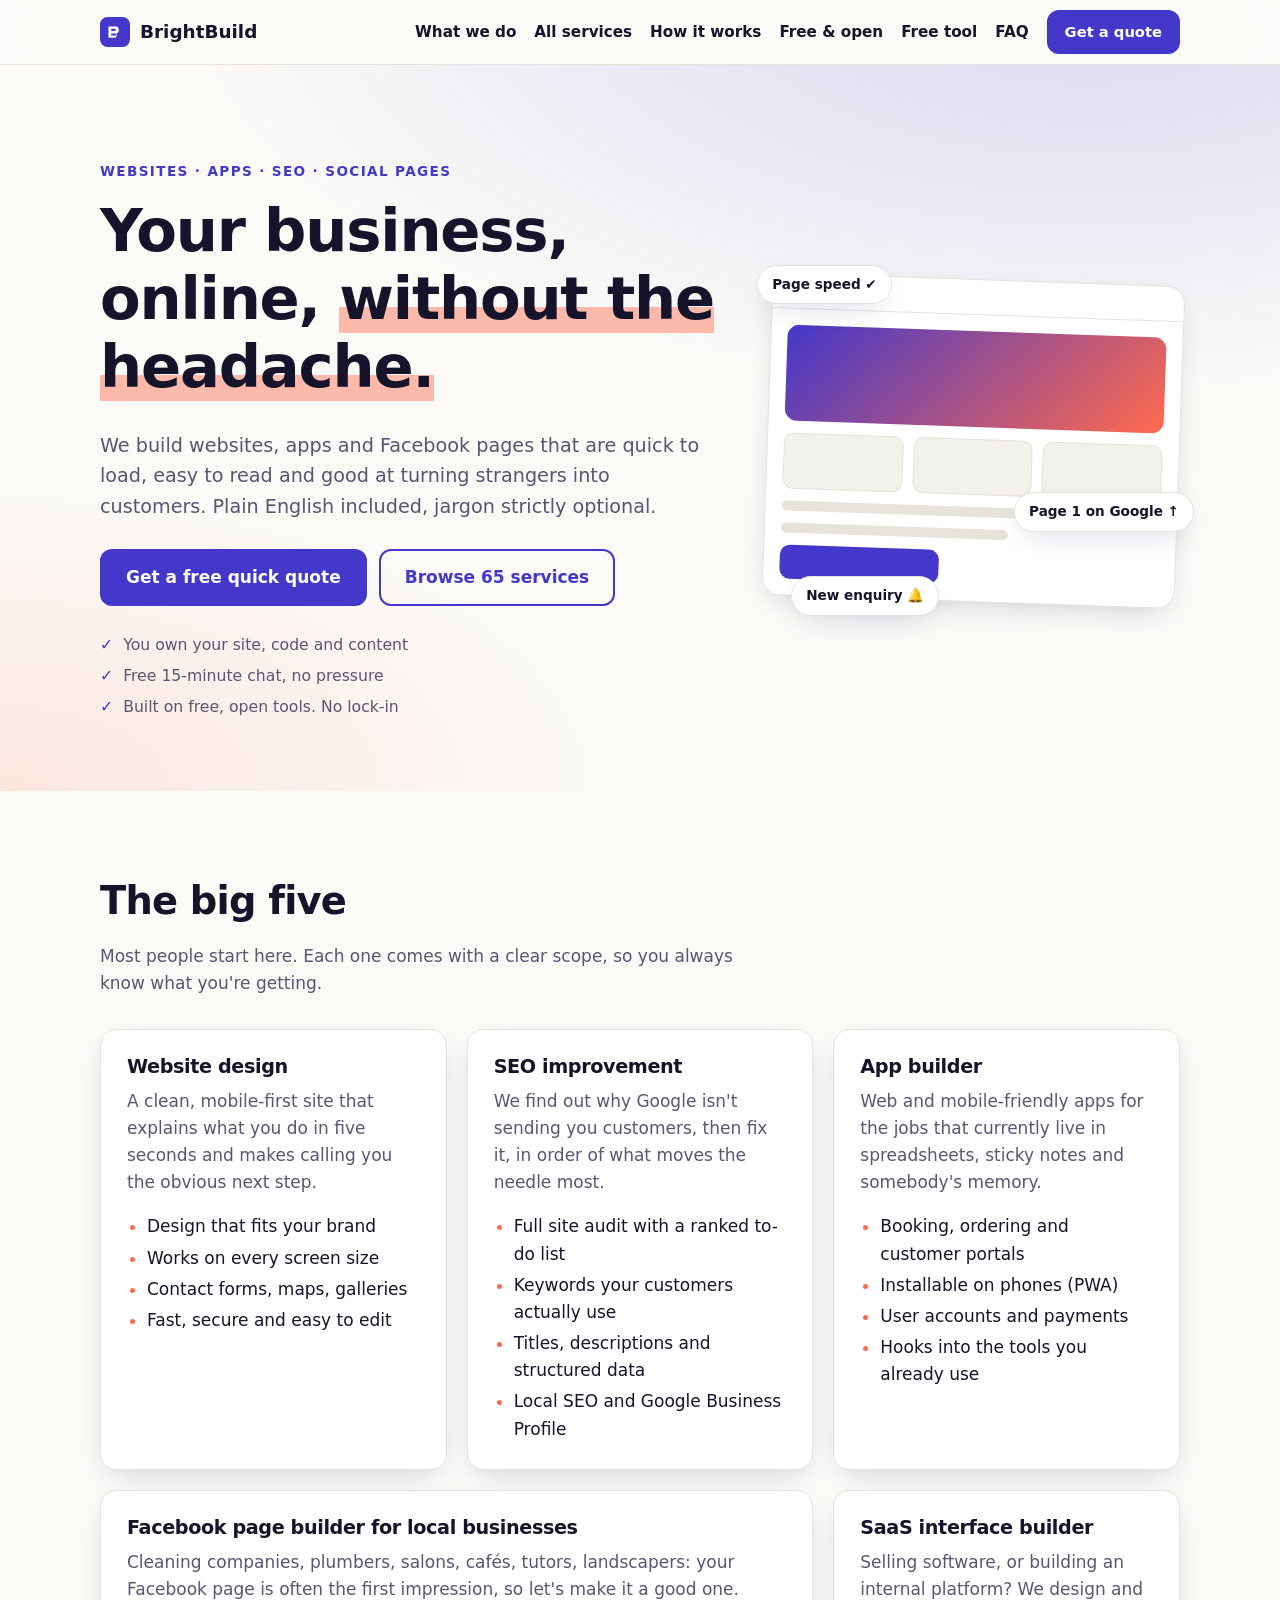
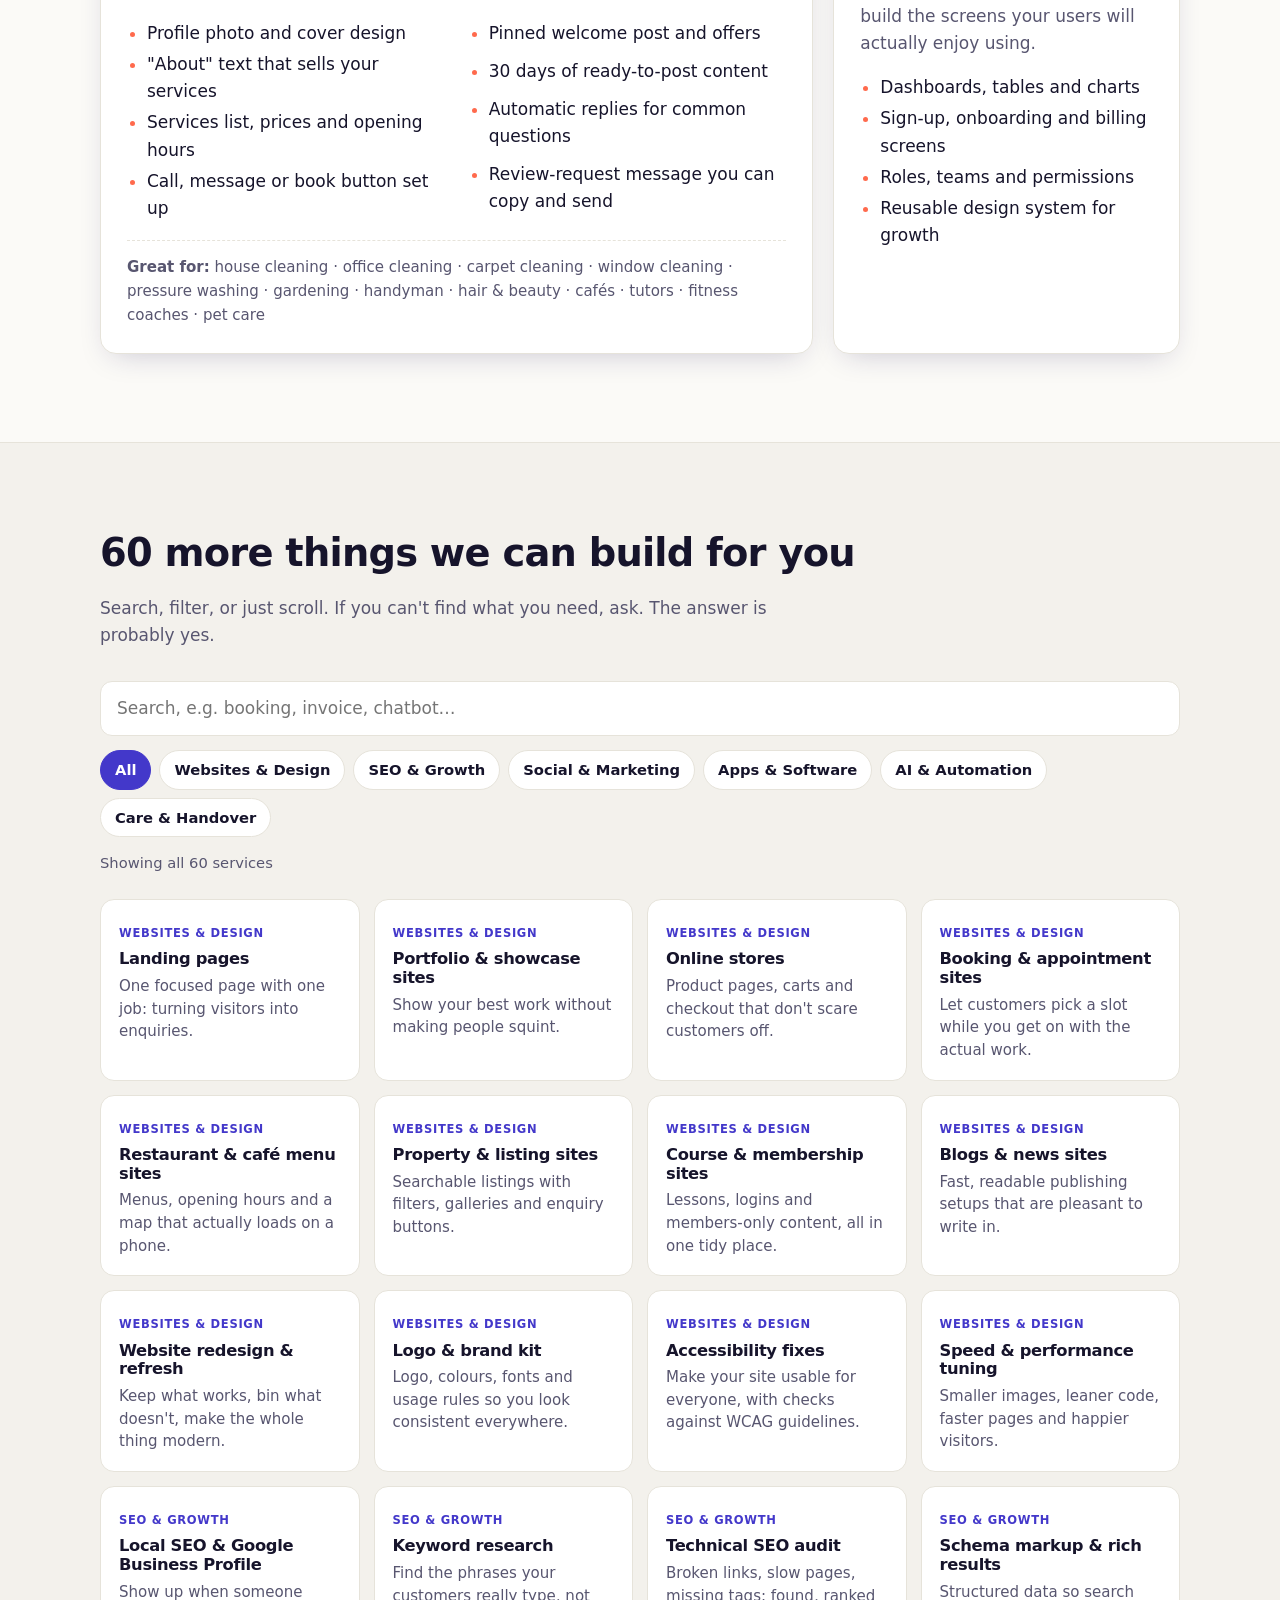
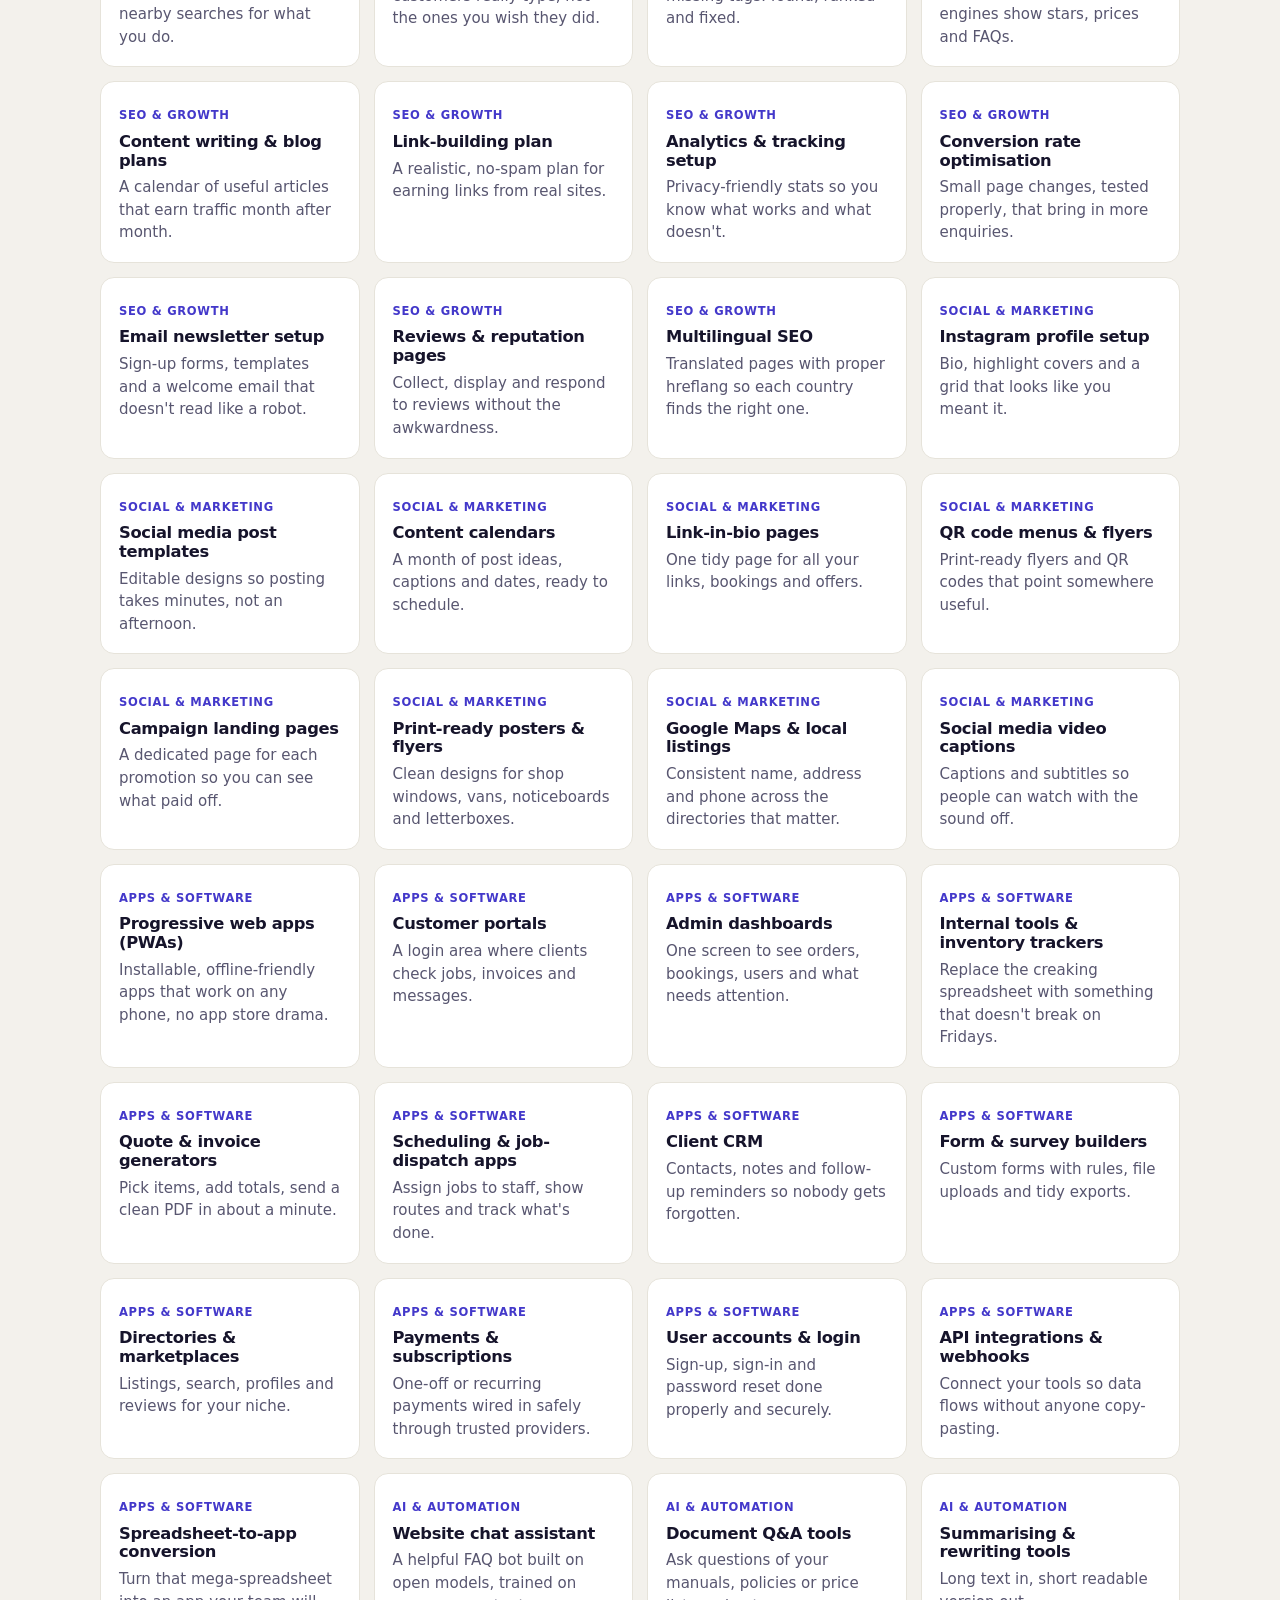
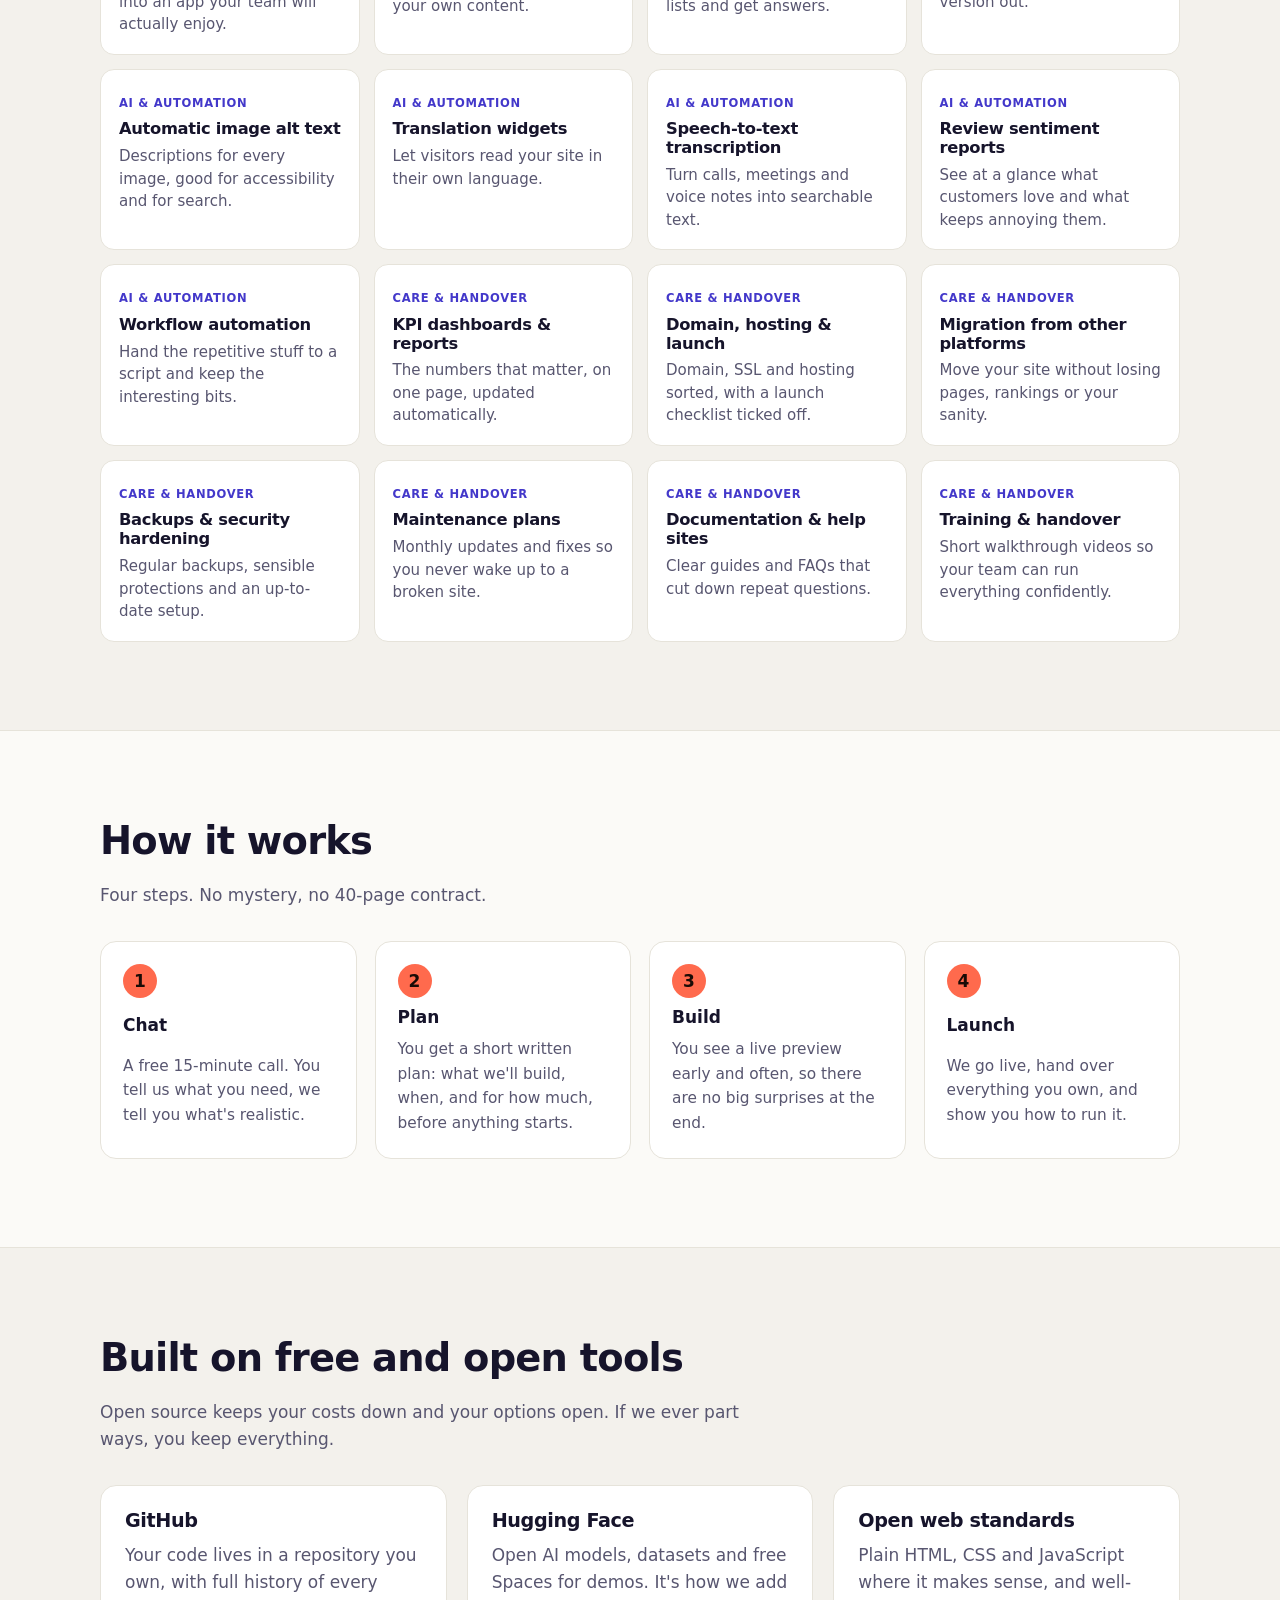
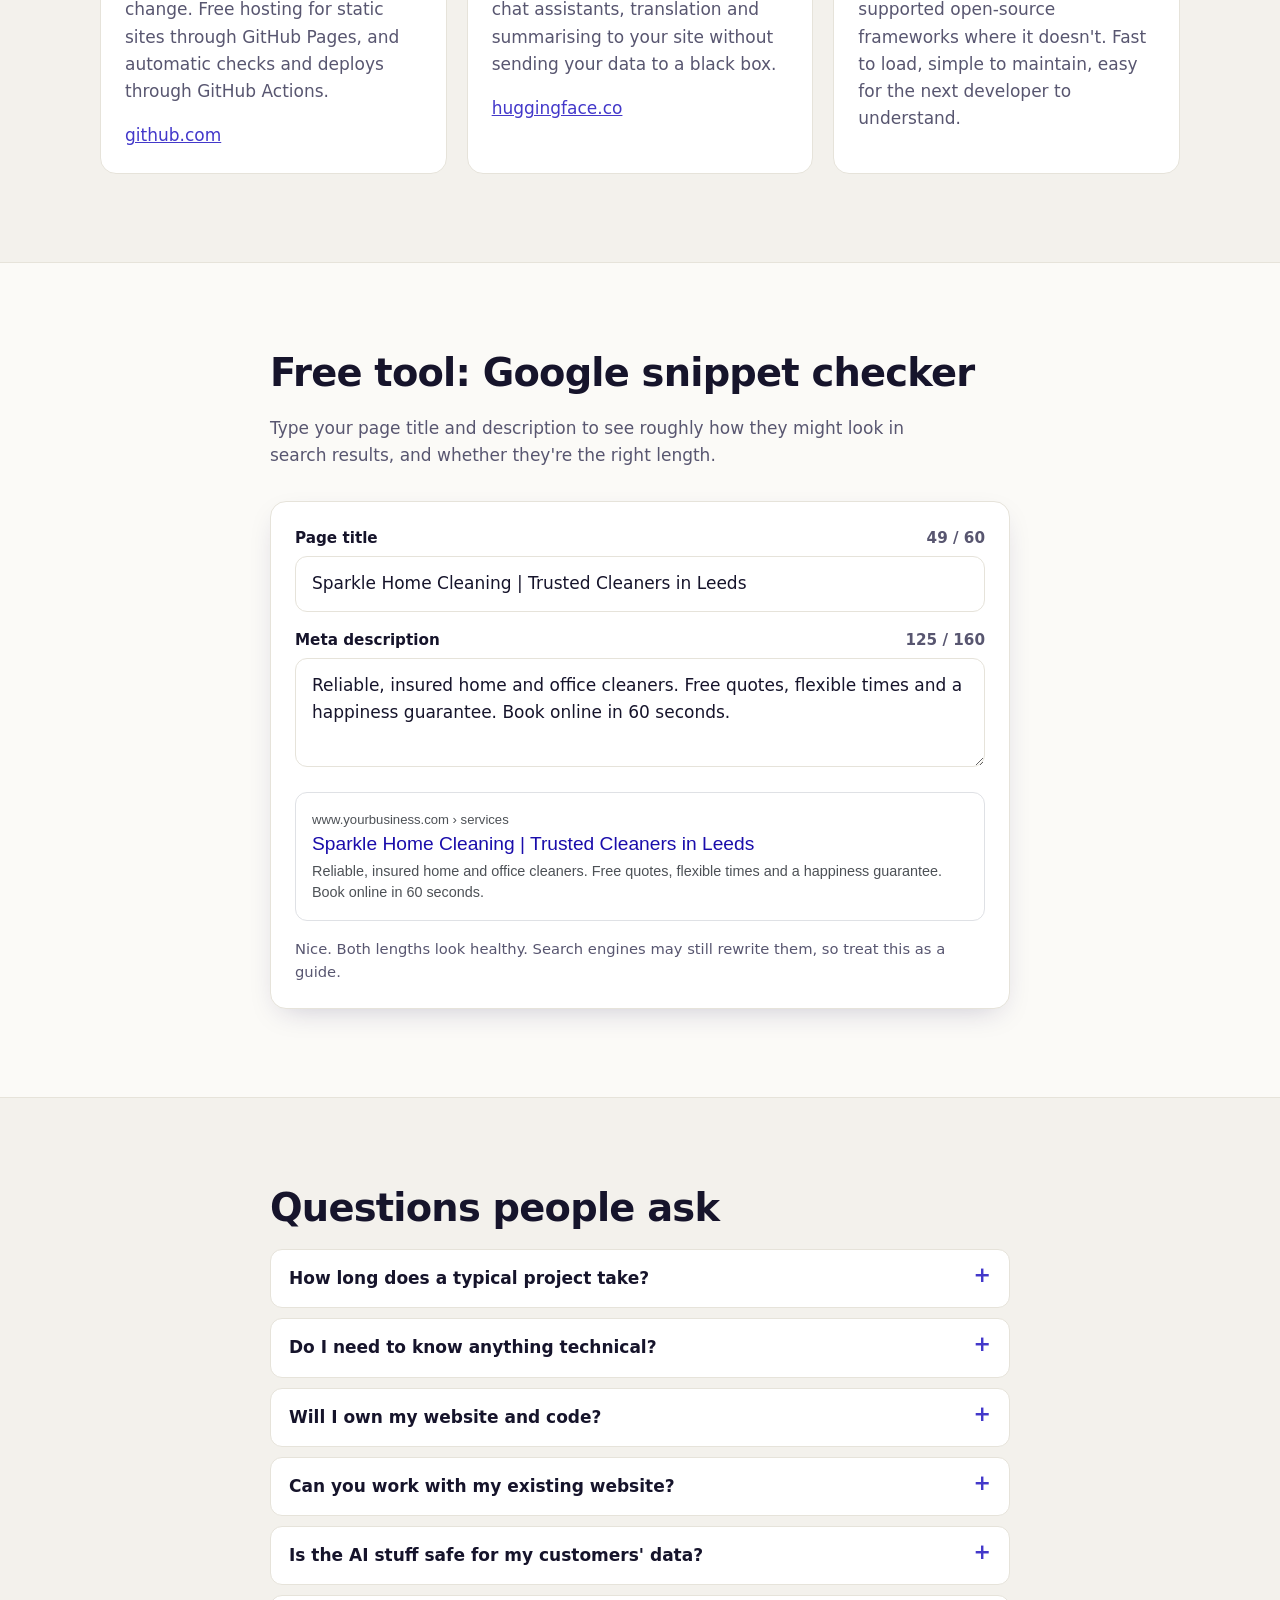
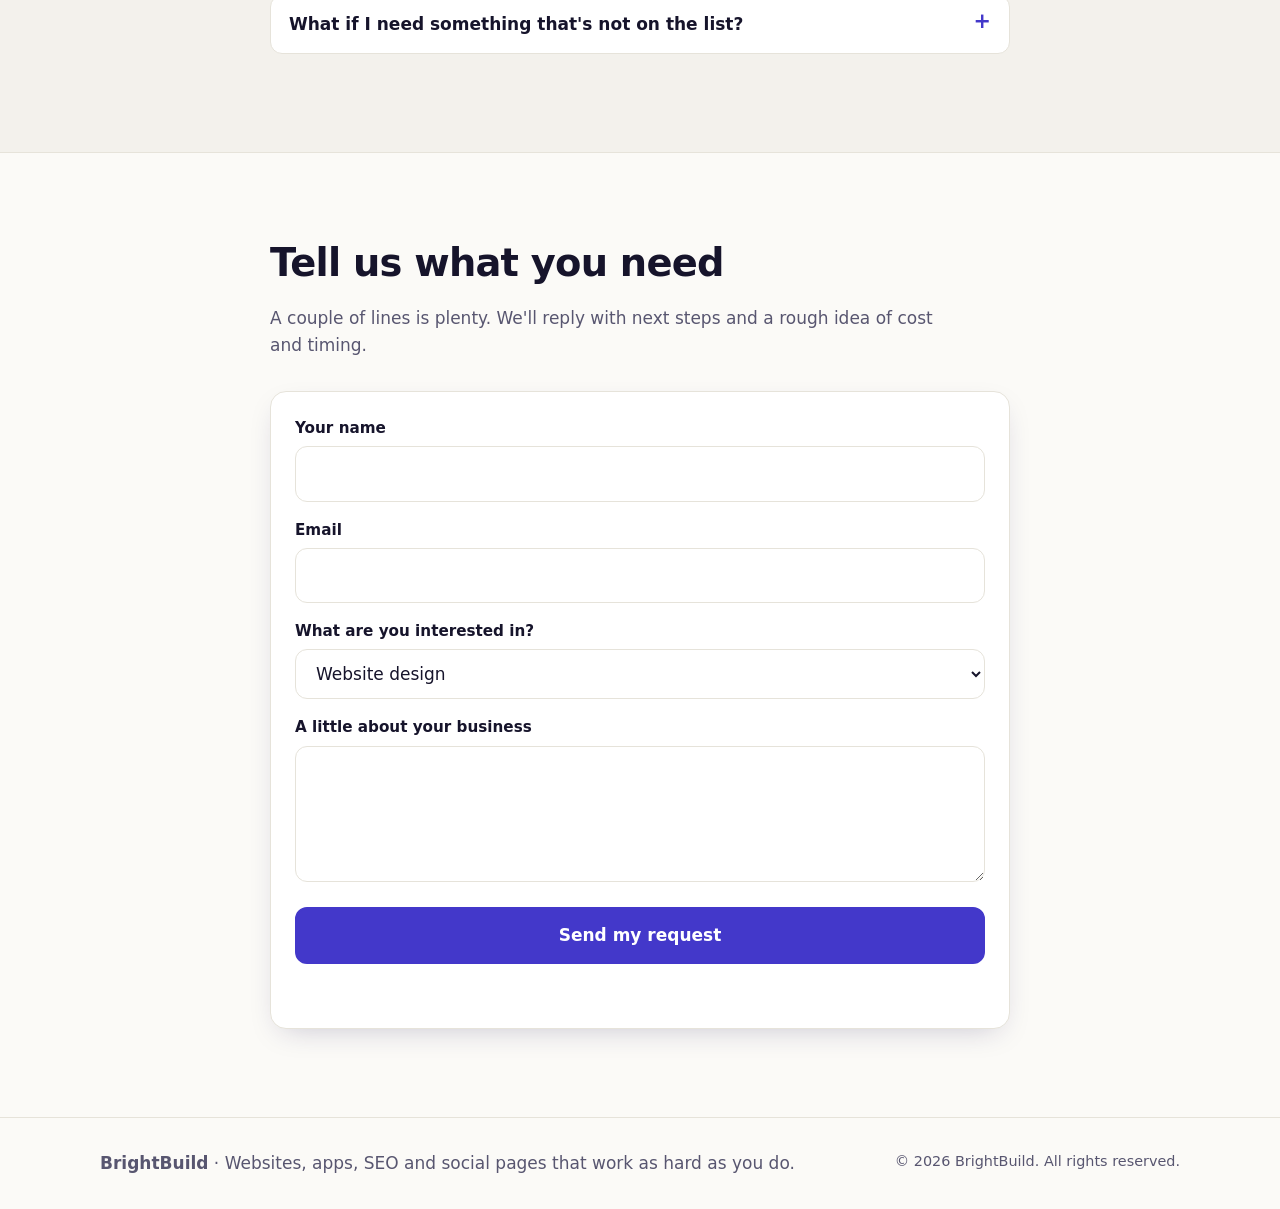
==== site/index.html @ 1ef24dce "Add services website (site/) with 65 services and free deploy options Static, dependency-free site: " ====
<!doctype html>
<html lang="en">
<head>
<meta charset="utf-8">
<meta name="viewport" content="width=device-width, initial-scale=1">
<title>BrightBuild | Websites, Apps, SEO &amp; Facebook Pages for Your Business</title>
<meta name="description" content="Website design, SEO, custom apps, Facebook pages for local businesses and SaaS interfaces, plus 60 more services. Clear, fast and built to bring in customers.">
<meta name="theme-color" content="#4338ca">
<meta property="og:type" content="website">
<meta property="og:title" content="BrightBuild | Websites, Apps, SEO &amp; Facebook Pages">
<meta property="og:description" content="Your business, online, without the headache. Websites, apps, SEO and social pages built to bring in customers.">
<link rel="icon" href="favicon.svg" type="image/svg+xml">
<link rel="stylesheet" href="styles.css">
<script type="application/ld+json">
{
  "@context": "https://schema.org",
  "@type": "ProfessionalService",
  "name": "BrightBuild",
  "description": "Website design, SEO, app building, Facebook page setup for local businesses and SaaS interface design.",
  "makesOffer": [
    { "@type": "Offer", "itemOffered": { "@type": "Service", "name": "Website design" } },
    { "@type": "Offer", "itemOffered": { "@type": "Service", "name": "SEO improvement" } },
    { "@type": "Offer", "itemOffered": { "@type": "Service", "name": "App building" } },
    { "@type": "Offer", "itemOffered": { "@type": "Service", "name": "Facebook page building for local businesses" } },
    { "@type": "Offer", "itemOffered": { "@type": "Service", "name": "SaaS interface design" } }
  ]
}
</script>
</head>
<body>
<a class="skip" href="#main">Skip to content</a>

<header class="site-header">
  <div class="wrap bar">
    <a class="brand" href="#top" aria-label="BrightBuild home">
      <svg viewBox="0 0 32 32" width="30" height="30" aria-hidden="true"><rect width="32" height="32" rx="8" fill="currentColor"/><path d="M9 22V10h7a4 4 0 0 1 1.6 7.7A4.2 4.2 0 0 1 16.5 22H9Zm3-9.6v2.6h3.6a1.3 1.3 0 0 0 0-2.6H12Zm0 5.2v2.2h4.2a1.1 1.1 0 0 0 0-2.2H12Z" fill="var(--brand-ink)"/></svg>
      <span>BrightBuild</span>
    </a>
    <button class="menu-btn" aria-expanded="false" aria-controls="nav">Menu</button>
    <nav id="nav" aria-label="Main">
      <a href="#core">What we do</a>
      <a href="#all-services">All services</a>
      <a href="#process">How it works</a>
      <a href="#open">Free &amp; open</a>
      <a href="#tool">Free tool</a>
      <a href="#faq">FAQ</a>
      <a class="btn btn-small" href="#contact">Get a quote</a>
    </nav>
  </div>
</header>

<main id="main">
<section class="hero" id="top">
  <div class="wrap hero-grid">
    <div>
      <p class="eyebrow">Websites · Apps · SEO · Social pages</p>
      <h1>Your business, online, <span class="hl">without the headache.</span></h1>
      <p class="lead">We build websites, apps and Facebook pages that are quick to load, easy to read and good at turning strangers into customers. Plain English included, jargon strictly optional.</p>
      <div class="cta-row">
        <a class="btn" href="#contact">Get a free quick quote</a>
        <a class="btn btn-ghost" href="#all-services">Browse 65 services</a>
      </div>
      <ul class="ticks" aria-label="Promises">
        <li>You own your site, code and content</li>
        <li>Free 15-minute chat, no pressure</li>
        <li>Built on free, open tools. No lock-in</li>
      </ul>
    </div>
    <div class="hero-card" aria-hidden="true">
      <div class="mock">
        <div class="mock-top"><i></i><i></i><i></i></div>
        <div class="mock-body">
          <div class="m-hero"></div>
          <div class="m-row"><span></span><span></span><span></span></div>
          <div class="m-line w80"></div>
          <div class="m-line w60"></div>
          <div class="m-btn"></div>
        </div>
      </div>
      <div class="chip c1">Page speed ✔</div>
      <div class="chip c2">Page 1 on Google ↑</div>
      <div class="chip c3">New enquiry 🔔</div>
    </div>
  </div>
</section>

<section class="section" id="core">
  <div class="wrap">
    <h2>The big five</h2>
    <p class="sub">Most people start here. Each one comes with a clear scope, so you always know what you're getting.</p>
    <div class="core-grid">
      <article class="core">
        <h3>Website design</h3>
        <p>A clean, mobile-first site that explains what you do in five seconds and makes calling you the obvious next step.</p>
        <ul>
          <li>Design that fits your brand</li>
          <li>Works on every screen size</li>
          <li>Contact forms, maps, galleries</li>
          <li>Fast, secure and easy to edit</li>
        </ul>
      </article>
      <article class="core">
        <h3>SEO improvement</h3>
        <p>We find out why Google isn't sending you customers, then fix it, in order of what moves the needle most.</p>
        <ul>
          <li>Full site audit with a ranked to-do list</li>
          <li>Keywords your customers actually use</li>
          <li>Titles, descriptions and structured data</li>
          <li>Local SEO and Google Business Profile</li>
        </ul>
      </article>
      <article class="core">
        <h3>App builder</h3>
        <p>Web and mobile-friendly apps for the jobs that currently live in spreadsheets, sticky notes and somebody's memory.</p>
        <ul>
          <li>Booking, ordering and customer portals</li>
          <li>Installable on phones (PWA)</li>
          <li>User accounts and payments</li>
          <li>Hooks into the tools you already use</li>
        </ul>
      </article>
      <article class="core core-wide" id="facebook">
        <h3>Facebook page builder for local businesses</h3>
        <p>Cleaning companies, plumbers, salons, cafés, tutors, landscapers: your Facebook page is often the first impression, so let's make it a good one.</p>
        <div class="two-col">
          <ul>
            <li>Profile photo and cover design</li>
            <li>"About" text that sells your services</li>
            <li>Services list, prices and opening hours</li>
            <li>Call, message or book button set up</li>
          </ul>
          <ul>
            <li>Pinned welcome post and offers</li>
            <li>30 days of ready-to-post content</li>
            <li>Automatic replies for common questions</li>
            <li>Review-request message you can copy and send</li>
          </ul>
        </div>
        <p class="niches" aria-label="Examples of businesses we build for"><b>Great for:</b> house cleaning · office cleaning · carpet cleaning · window cleaning · pressure washing · gardening · handyman · hair &amp; beauty · cafés · tutors · fitness coaches · pet care</p>
      </article>
      <article class="core">
        <h3>SaaS interface builder</h3>
        <p>Selling software, or building an internal platform? We design and build the screens your users will actually enjoy using.</p>
        <ul>
          <li>Dashboards, tables and charts</li>
          <li>Sign-up, onboarding and billing screens</li>
          <li>Roles, teams and permissions</li>
          <li>Reusable design system for growth</li>
        </ul>
      </article>
    </div>
  </div>
</section>

<section class="section alt" id="all-services">
  <div class="wrap">
    <h2>60 more things we can build for you</h2>
    <p class="sub">Search, filter, or just scroll. If you can't find what you need, ask. The answer is probably yes.</p>
    <div class="finder">
      <label class="visually-hidden" for="q">Search services</label>
      <input id="q" type="search" placeholder="Search, e.g. booking, invoice, chatbot…" autocomplete="off">
      <div class="chips" role="group" aria-label="Filter by category">
        <button class="chip-btn" type="button" data-cat="all" aria-pressed="true">All</button>
        <button class="chip-btn" type="button" data-cat="web" aria-pressed="false">Websites &amp; Design</button>
        <button class="chip-btn" type="button" data-cat="seo" aria-pressed="false">SEO &amp; Growth</button>
        <button class="chip-btn" type="button" data-cat="social" aria-pressed="false">Social &amp; Marketing</button>
        <button class="chip-btn" type="button" data-cat="apps" aria-pressed="false">Apps &amp; Software</button>
        <button class="chip-btn" type="button" data-cat="ai" aria-pressed="false">AI &amp; Automation</button>
        <button class="chip-btn" type="button" data-cat="ops" aria-pressed="false">Care &amp; Handover</button>
      </div>
      <p class="count" id="count" aria-live="polite">Showing all 60 services</p>
    </div>
    <ul class="svc-grid" id="svc-grid">
      <li class="svc" data-cat="web" data-text="landing pages one focused page with one job: turning visitors into enquiries. websites &amp; design"><span class="tag">Websites &amp; Design</span><h3>Landing pages</h3><p>One focused page with one job: turning visitors into enquiries.</p></li>
      <li class="svc" data-cat="web" data-text="portfolio &amp; showcase sites show your best work without making people squint. websites &amp; design"><span class="tag">Websites &amp; Design</span><h3>Portfolio &amp; showcase sites</h3><p>Show your best work without making people squint.</p></li>
      <li class="svc" data-cat="web" data-text="online stores product pages, carts and checkout that don't scare customers off. websites &amp; design"><span class="tag">Websites &amp; Design</span><h3>Online stores</h3><p>Product pages, carts and checkout that don't scare customers off.</p></li>
      <li class="svc" data-cat="web" data-text="booking &amp; appointment sites let customers pick a slot while you get on with the actual work. websites &amp; design"><span class="tag">Websites &amp; Design</span><h3>Booking &amp; appointment sites</h3><p>Let customers pick a slot while you get on with the actual work.</p></li>
      <li class="svc" data-cat="web" data-text="restaurant &amp; café menu sites menus, opening hours and a map that actually loads on a phone. websites &amp; design"><span class="tag">Websites &amp; Design</span><h3>Restaurant &amp; café menu sites</h3><p>Menus, opening hours and a map that actually loads on a phone.</p></li>
      <li class="svc" data-cat="web" data-text="property &amp; listing sites searchable listings with filters, galleries and enquiry buttons. websites &amp; design"><span class="tag">Websites &amp; Design</span><h3>Property &amp; listing sites</h3><p>Searchable listings with filters, galleries and enquiry buttons.</p></li>
      <li class="svc" data-cat="web" data-text="course &amp; membership sites lessons, logins and members-only content, all in one tidy place. websites &amp; design"><span class="tag">Websites &amp; Design</span><h3>Course &amp; membership sites</h3><p>Lessons, logins and members-only content, all in one tidy place.</p></li>
      <li class="svc" data-cat="web" data-text="blogs &amp; news sites fast, readable publishing setups that are pleasant to write in. websites &amp; design"><span class="tag">Websites &amp; Design</span><h3>Blogs &amp; news sites</h3><p>Fast, readable publishing setups that are pleasant to write in.</p></li>
      <li class="svc" data-cat="web" data-text="website redesign &amp; refresh keep what works, bin what doesn't, make the whole thing modern. websites &amp; design"><span class="tag">Websites &amp; Design</span><h3>Website redesign &amp; refresh</h3><p>Keep what works, bin what doesn't, make the whole thing modern.</p></li>
      <li class="svc" data-cat="web" data-text="logo &amp; brand kit logo, colours, fonts and usage rules so you look consistent everywhere. websites &amp; design"><span class="tag">Websites &amp; Design</span><h3>Logo &amp; brand kit</h3><p>Logo, colours, fonts and usage rules so you look consistent everywhere.</p></li>
      <li class="svc" data-cat="web" data-text="accessibility fixes make your site usable for everyone, with checks against wcag guidelines. websites &amp; design"><span class="tag">Websites &amp; Design</span><h3>Accessibility fixes</h3><p>Make your site usable for everyone, with checks against WCAG guidelines.</p></li>
      <li class="svc" data-cat="web" data-text="speed &amp; performance tuning smaller images, leaner code, faster pages and happier visitors. websites &amp; design"><span class="tag">Websites &amp; Design</span><h3>Speed &amp; performance tuning</h3><p>Smaller images, leaner code, faster pages and happier visitors.</p></li>
      <li class="svc" data-cat="seo" data-text="local seo &amp; google business profile show up when someone nearby searches for what you do. seo &amp; growth"><span class="tag">SEO &amp; Growth</span><h3>Local SEO &amp; Google Business Profile</h3><p>Show up when someone nearby searches for what you do.</p></li>
      <li class="svc" data-cat="seo" data-text="keyword research find the phrases your customers really type, not the ones you wish they did. seo &amp; growth"><span class="tag">SEO &amp; Growth</span><h3>Keyword research</h3><p>Find the phrases your customers really type, not the ones you wish they did.</p></li>
      <li class="svc" data-cat="seo" data-text="technical seo audit broken links, slow pages, missing tags: found, ranked and fixed. seo &amp; growth"><span class="tag">SEO &amp; Growth</span><h3>Technical SEO audit</h3><p>Broken links, slow pages, missing tags: found, ranked and fixed.</p></li>
      <li class="svc" data-cat="seo" data-text="schema markup &amp; rich results structured data so search engines show stars, prices and faqs. seo &amp; growth"><span class="tag">SEO &amp; Growth</span><h3>Schema markup &amp; rich results</h3><p>Structured data so search engines show stars, prices and FAQs.</p></li>
      <li class="svc" data-cat="seo" data-text="content writing &amp; blog plans a calendar of useful articles that earn traffic month after month. seo &amp; growth"><span class="tag">SEO &amp; Growth</span><h3>Content writing &amp; blog plans</h3><p>A calendar of useful articles that earn traffic month after month.</p></li>
      <li class="svc" data-cat="seo" data-text="link-building plan a realistic, no-spam plan for earning links from real sites. seo &amp; growth"><span class="tag">SEO &amp; Growth</span><h3>Link-building plan</h3><p>A realistic, no-spam plan for earning links from real sites.</p></li>
      <li class="svc" data-cat="seo" data-text="analytics &amp; tracking setup privacy-friendly stats so you know what works and what doesn't. seo &amp; growth"><span class="tag">SEO &amp; Growth</span><h3>Analytics &amp; tracking setup</h3><p>Privacy-friendly stats so you know what works and what doesn't.</p></li>
      <li class="svc" data-cat="seo" data-text="conversion rate optimisation small page changes, tested properly, that bring in more enquiries. seo &amp; growth"><span class="tag">SEO &amp; Growth</span><h3>Conversion rate optimisation</h3><p>Small page changes, tested properly, that bring in more enquiries.</p></li>
      <li class="svc" data-cat="seo" data-text="email newsletter setup sign-up forms, templates and a welcome email that doesn't read like a robot. seo &amp; growth"><span class="tag">SEO &amp; Growth</span><h3>Email newsletter setup</h3><p>Sign-up forms, templates and a welcome email that doesn't read like a robot.</p></li>
      <li class="svc" data-cat="seo" data-text="reviews &amp; reputation pages collect, display and respond to reviews without the awkwardness. seo &amp; growth"><span class="tag">SEO &amp; Growth</span><h3>Reviews &amp; reputation pages</h3><p>Collect, display and respond to reviews without the awkwardness.</p></li>
      <li class="svc" data-cat="seo" data-text="multilingual seo translated pages with proper hreflang so each country finds the right one. seo &amp; growth"><span class="tag">SEO &amp; Growth</span><h3>Multilingual SEO</h3><p>Translated pages with proper hreflang so each country finds the right one.</p></li>
      <li class="svc" data-cat="social" data-text="instagram profile setup bio, highlight covers and a grid that looks like you meant it. social &amp; marketing"><span class="tag">Social &amp; Marketing</span><h3>Instagram profile setup</h3><p>Bio, highlight covers and a grid that looks like you meant it.</p></li>
      <li class="svc" data-cat="social" data-text="social media post templates editable designs so posting takes minutes, not an afternoon. social &amp; marketing"><span class="tag">Social &amp; Marketing</span><h3>Social media post templates</h3><p>Editable designs so posting takes minutes, not an afternoon.</p></li>
      <li class="svc" data-cat="social" data-text="content calendars a month of post ideas, captions and dates, ready to schedule. social &amp; marketing"><span class="tag">Social &amp; Marketing</span><h3>Content calendars</h3><p>A month of post ideas, captions and dates, ready to schedule.</p></li>
      <li class="svc" data-cat="social" data-text="link-in-bio pages one tidy page for all your links, bookings and offers. social &amp; marketing"><span class="tag">Social &amp; Marketing</span><h3>Link-in-bio pages</h3><p>One tidy page for all your links, bookings and offers.</p></li>
      <li class="svc" data-cat="social" data-text="qr code menus &amp; flyers print-ready flyers and qr codes that point somewhere useful. social &amp; marketing"><span class="tag">Social &amp; Marketing</span><h3>QR code menus &amp; flyers</h3><p>Print-ready flyers and QR codes that point somewhere useful.</p></li>
      <li class="svc" data-cat="social" data-text="campaign landing pages a dedicated page for each promotion so you can see what paid off. social &amp; marketing"><span class="tag">Social &amp; Marketing</span><h3>Campaign landing pages</h3><p>A dedicated page for each promotion so you can see what paid off.</p></li>
      <li class="svc" data-cat="social" data-text="print-ready posters &amp; flyers clean designs for shop windows, vans, noticeboards and letterboxes. social &amp; marketing"><span class="tag">Social &amp; Marketing</span><h3>Print-ready posters &amp; flyers</h3><p>Clean designs for shop windows, vans, noticeboards and letterboxes.</p></li>
      <li class="svc" data-cat="social" data-text="google maps &amp; local listings consistent name, address and phone across the directories that matter. social &amp; marketing"><span class="tag">Social &amp; Marketing</span><h3>Google Maps &amp; local listings</h3><p>Consistent name, address and phone across the directories that matter.</p></li>
      <li class="svc" data-cat="social" data-text="social media video captions captions and subtitles so people can watch with the sound off. social &amp; marketing"><span class="tag">Social &amp; Marketing</span><h3>Social media video captions</h3><p>Captions and subtitles so people can watch with the sound off.</p></li>
      <li class="svc" data-cat="apps" data-text="progressive web apps (pwas) installable, offline-friendly apps that work on any phone, no app store drama. apps &amp; software"><span class="tag">Apps &amp; Software</span><h3>Progressive web apps (PWAs)</h3><p>Installable, offline-friendly apps that work on any phone, no app store drama.</p></li>
      <li class="svc" data-cat="apps" data-text="customer portals a login area where clients check jobs, invoices and messages. apps &amp; software"><span class="tag">Apps &amp; Software</span><h3>Customer portals</h3><p>A login area where clients check jobs, invoices and messages.</p></li>
      <li class="svc" data-cat="apps" data-text="admin dashboards one screen to see orders, bookings, users and what needs attention. apps &amp; software"><span class="tag">Apps &amp; Software</span><h3>Admin dashboards</h3><p>One screen to see orders, bookings, users and what needs attention.</p></li>
      <li class="svc" data-cat="apps" data-text="internal tools &amp; inventory trackers replace the creaking spreadsheet with something that doesn't break on fridays. apps &amp; software"><span class="tag">Apps &amp; Software</span><h3>Internal tools &amp; inventory trackers</h3><p>Replace the creaking spreadsheet with something that doesn't break on Fridays.</p></li>
      <li class="svc" data-cat="apps" data-text="quote &amp; invoice generators pick items, add totals, send a clean pdf in about a minute. apps &amp; software"><span class="tag">Apps &amp; Software</span><h3>Quote &amp; invoice generators</h3><p>Pick items, add totals, send a clean PDF in about a minute.</p></li>
      <li class="svc" data-cat="apps" data-text="scheduling &amp; job-dispatch apps assign jobs to staff, show routes and track what's done. apps &amp; software"><span class="tag">Apps &amp; Software</span><h3>Scheduling &amp; job-dispatch apps</h3><p>Assign jobs to staff, show routes and track what's done.</p></li>
      <li class="svc" data-cat="apps" data-text="client crm contacts, notes and follow-up reminders so nobody gets forgotten. apps &amp; software"><span class="tag">Apps &amp; Software</span><h3>Client CRM</h3><p>Contacts, notes and follow-up reminders so nobody gets forgotten.</p></li>
      <li class="svc" data-cat="apps" data-text="form &amp; survey builders custom forms with rules, file uploads and tidy exports. apps &amp; software"><span class="tag">Apps &amp; Software</span><h3>Form &amp; survey builders</h3><p>Custom forms with rules, file uploads and tidy exports.</p></li>
      <li class="svc" data-cat="apps" data-text="directories &amp; marketplaces listings, search, profiles and reviews for your niche. apps &amp; software"><span class="tag">Apps &amp; Software</span><h3>Directories &amp; marketplaces</h3><p>Listings, search, profiles and reviews for your niche.</p></li>
      <li class="svc" data-cat="apps" data-text="payments &amp; subscriptions one-off or recurring payments wired in safely through trusted providers. apps &amp; software"><span class="tag">Apps &amp; Software</span><h3>Payments &amp; subscriptions</h3><p>One-off or recurring payments wired in safely through trusted providers.</p></li>
      <li class="svc" data-cat="apps" data-text="user accounts &amp; login sign-up, sign-in and password reset done properly and securely. apps &amp; software"><span class="tag">Apps &amp; Software</span><h3>User accounts &amp; login</h3><p>Sign-up, sign-in and password reset done properly and securely.</p></li>
      <li class="svc" data-cat="apps" data-text="api integrations &amp; webhooks connect your tools so data flows without anyone copy-pasting. apps &amp; software"><span class="tag">Apps &amp; Software</span><h3>API integrations &amp; webhooks</h3><p>Connect your tools so data flows without anyone copy-pasting.</p></li>
      <li class="svc" data-cat="apps" data-text="spreadsheet-to-app conversion turn that mega-spreadsheet into an app your team will actually enjoy. apps &amp; software"><span class="tag">Apps &amp; Software</span><h3>Spreadsheet-to-app conversion</h3><p>Turn that mega-spreadsheet into an app your team will actually enjoy.</p></li>
      <li class="svc" data-cat="ai" data-text="website chat assistant a helpful faq bot built on open models, trained on your own content. ai &amp; automation"><span class="tag">AI &amp; Automation</span><h3>Website chat assistant</h3><p>A helpful FAQ bot built on open models, trained on your own content.</p></li>
      <li class="svc" data-cat="ai" data-text="document q&amp;a tools ask questions of your manuals, policies or price lists and get answers. ai &amp; automation"><span class="tag">AI &amp; Automation</span><h3>Document Q&amp;A tools</h3><p>Ask questions of your manuals, policies or price lists and get answers.</p></li>
      <li class="svc" data-cat="ai" data-text="summarising &amp; rewriting tools long text in, short readable version out. ai &amp; automation"><span class="tag">AI &amp; Automation</span><h3>Summarising &amp; rewriting tools</h3><p>Long text in, short readable version out.</p></li>
      <li class="svc" data-cat="ai" data-text="automatic image alt text descriptions for every image, good for accessibility and for search. ai &amp; automation"><span class="tag">AI &amp; Automation</span><h3>Automatic image alt text</h3><p>Descriptions for every image, good for accessibility and for search.</p></li>
      <li class="svc" data-cat="ai" data-text="translation widgets let visitors read your site in their own language. ai &amp; automation"><span class="tag">AI &amp; Automation</span><h3>Translation widgets</h3><p>Let visitors read your site in their own language.</p></li>
      <li class="svc" data-cat="ai" data-text="speech-to-text transcription turn calls, meetings and voice notes into searchable text. ai &amp; automation"><span class="tag">AI &amp; Automation</span><h3>Speech-to-text transcription</h3><p>Turn calls, meetings and voice notes into searchable text.</p></li>
      <li class="svc" data-cat="ai" data-text="review sentiment reports see at a glance what customers love and what keeps annoying them. ai &amp; automation"><span class="tag">AI &amp; Automation</span><h3>Review sentiment reports</h3><p>See at a glance what customers love and what keeps annoying them.</p></li>
      <li class="svc" data-cat="ai" data-text="workflow automation hand the repetitive stuff to a script and keep the interesting bits. ai &amp; automation"><span class="tag">AI &amp; Automation</span><h3>Workflow automation</h3><p>Hand the repetitive stuff to a script and keep the interesting bits.</p></li>
      <li class="svc" data-cat="ops" data-text="kpi dashboards &amp; reports the numbers that matter, on one page, updated automatically. care &amp; handover"><span class="tag">Care &amp; Handover</span><h3>KPI dashboards &amp; reports</h3><p>The numbers that matter, on one page, updated automatically.</p></li>
      <li class="svc" data-cat="ops" data-text="domain, hosting &amp; launch domain, ssl and hosting sorted, with a launch checklist ticked off. care &amp; handover"><span class="tag">Care &amp; Handover</span><h3>Domain, hosting &amp; launch</h3><p>Domain, SSL and hosting sorted, with a launch checklist ticked off.</p></li>
      <li class="svc" data-cat="ops" data-text="migration from other platforms move your site without losing pages, rankings or your sanity. care &amp; handover"><span class="tag">Care &amp; Handover</span><h3>Migration from other platforms</h3><p>Move your site without losing pages, rankings or your sanity.</p></li>
      <li class="svc" data-cat="ops" data-text="backups &amp; security hardening regular backups, sensible protections and an up-to-date setup. care &amp; handover"><span class="tag">Care &amp; Handover</span><h3>Backups &amp; security hardening</h3><p>Regular backups, sensible protections and an up-to-date setup.</p></li>
      <li class="svc" data-cat="ops" data-text="maintenance plans monthly updates and fixes so you never wake up to a broken site. care &amp; handover"><span class="tag">Care &amp; Handover</span><h3>Maintenance plans</h3><p>Monthly updates and fixes so you never wake up to a broken site.</p></li>
      <li class="svc" data-cat="ops" data-text="documentation &amp; help sites clear guides and faqs that cut down repeat questions. care &amp; handover"><span class="tag">Care &amp; Handover</span><h3>Documentation &amp; help sites</h3><p>Clear guides and FAQs that cut down repeat questions.</p></li>
      <li class="svc" data-cat="ops" data-text="training &amp; handover short walkthrough videos so your team can run everything confidently. care &amp; handover"><span class="tag">Care &amp; Handover</span><h3>Training &amp; handover</h3><p>Short walkthrough videos so your team can run everything confidently.</p></li>
    </ul>
    <p class="empty" id="empty" hidden>Nothing matched that. <a href="#contact">Tell us what you need</a> and we'll tell you honestly if we can do it.</p>
  </div>
</section>

<section class="section" id="process">
  <div class="wrap">
    <h2>How it works</h2>
    <p class="sub">Four steps. No mystery, no 40-page contract.</p>
    <ol class="steps">
      <li><b>Chat</b><span>A free 15-minute call. You tell us what you need, we tell you what's realistic.</span></li>
      <li><b>Plan</b><span>You get a short written plan: what we'll build, when, and for how much, before anything starts.</span></li>
      <li><b>Build</b><span>You see a live preview early and often, so there are no big surprises at the end.</span></li>
      <li><b>Launch</b><span>We go live, hand over everything you own, and show you how to run it.</span></li>
    </ol>
  </div>
</section>

<section class="section alt" id="open">
  <div class="wrap">
    <h2>Built on free and open tools</h2>
    <p class="sub">Open source keeps your costs down and your options open. If we ever part ways, you keep everything.</p>
    <div class="open-grid">
      <article>
        <h3>GitHub</h3>
        <p>Your code lives in a repository you own, with full history of every change. Free hosting for static sites through GitHub Pages, and automatic checks and deploys through GitHub Actions.</p>
        <a href="https://github.com" rel="noopener">github.com</a>
      </article>
      <article>
        <h3>Hugging Face</h3>
        <p>Open AI models, datasets and free Spaces for demos. It's how we add chat assistants, translation and summarising to your site without sending your data to a black box.</p>
        <a href="https://huggingface.co" rel="noopener">huggingface.co</a>
      </article>
      <article>
        <h3>Open web standards</h3>
        <p>Plain HTML, CSS and JavaScript where it makes sense, and well-supported open-source frameworks where it doesn't. Fast to load, simple to maintain, easy for the next developer to understand.</p>
      </article>
    </div>
  </div>
</section>

<section class="section" id="tool">
  <div class="wrap narrow">
    <h2>Free tool: Google snippet checker</h2>
    <p class="sub">Type your page title and description to see roughly how they might look in search results, and whether they're the right length.</p>
    <div class="tool">
      <div class="field">
        <label for="t-title">Page title <span class="meter" id="m-title">0 / 60</span></label>
        <input id="t-title" type="text" value="Sparkle Home Cleaning | Trusted Cleaners in Leeds" maxlength="120">
      </div>
      <div class="field">
        <label for="t-desc">Meta description <span class="meter" id="m-desc">0 / 160</span></label>
        <textarea id="t-desc" rows="3" maxlength="300">Reliable, insured home and office cleaners. Free quotes, flexible times and a happiness guarantee. Book online in 60 seconds.</textarea>
      </div>
      <div class="serp" aria-label="Search result preview">
        <div class="serp-url">www.yourbusiness.com › services</div>
        <div class="serp-title" id="p-title"></div>
        <div class="serp-desc" id="p-desc"></div>
      </div>
      <p class="hint" id="serp-hint"></p>
    </div>
  </div>
</section>

<section class="section alt" id="faq">
  <div class="wrap narrow">
    <h2>Questions people ask</h2>
    <details><summary>How long does a typical project take?</summary><p>A simple website or Facebook page setup is often done within a couple of weeks. Apps and SaaS interfaces take longer, and we'll give you a realistic timeline in your written plan before you commit.</p></details>
    <details><summary>Do I need to know anything technical?</summary><p>Nope. You tell us about your business, we handle the techy bits and explain things in plain English. When we hand over, you get a short walkthrough so you can make simple changes yourself.</p></details>
    <details><summary>Will I own my website and code?</summary><p>Yes. Everything we build is handed over to you, including the source code, so you're never trapped with us. We'll keep it in a repository in your name.</p></details>
    <details><summary>Can you work with my existing website?</summary><p>Absolutely. We can improve, redesign, speed up or move an existing site, and we'll take care to protect the pages and rankings you already have.</p></details>
    <details><summary>Is the AI stuff safe for my customers' data?</summary><p>We favour open models that can run in a setup you control, we only collect what's needed, and we'll explain clearly where your data goes. If a feature isn't a good fit for your data, we'll say so.</p></details>
    <details><summary>What if I need something that's not on the list?</summary><p>Ask! The list is a starting point, not a boundary. We'll give you an honest answer on whether it's something we can build well.</p></details>
  </div>
</section>

<section class="section" id="contact">
  <div class="wrap narrow">
    <h2>Tell us what you need</h2>
    <p class="sub">A couple of lines is plenty. We'll reply with next steps and a rough idea of cost and timing.</p>
    <form class="form" id="contact-form" novalidate>
      <div class="field">
        <label for="c-name">Your name</label>
        <input id="c-name" name="name" type="text" autocomplete="name" required>
      </div>
      <div class="field">
        <label for="c-email">Email</label>
        <input id="c-email" name="email" type="email" autocomplete="email" required>
      </div>
      <div class="field">
        <label for="c-service">What are you interested in?</label>
        <select id="c-service" name="service">
          <option>Website design</option>
          <option>SEO improvement</option>
          <option>App builder</option>
          <option>Facebook page for my business</option>
          <option>SaaS interface</option>
          <option>Something from the big list</option>
          <option>Not sure yet</option>
        </select>
      </div>
      <div class="field">
        <label for="c-msg">A little about your business</label>
        <textarea id="c-msg" name="message" rows="4" required></textarea>
      </div>
      <button class="btn" type="submit">Send my request</button>
      <p class="form-msg" id="form-msg" role="status" aria-live="polite"></p>
    </form>
  </div>
</section>
</main>

<footer class="site-footer">
  <div class="wrap foot">
    <p><b>BrightBuild</b> · Websites, apps, SEO and social pages that work as hard as you do.</p>
    <p class="small">© <span id="year"></span> BrightBuild. All rights reserved.</p>
  </div>
</footer>

<script src="app.js" defer></script>
</body>
</html>
---- site/styles.css ----
:root{
  --bg:#fbfaf7; --surface:#ffffff; --ink:#16142b; --muted:#585670;
  --brand:#4338ca; --brand-ink:#ffffff; --accent:#ff6a4d; --line:#e6e3da; --alt:#f3f1ec;
  --radius:16px; --shadow:0 10px 30px -12px rgba(30,25,90,.25);
  --font:system-ui,-apple-system,"Segoe UI",Roboto,"Helvetica Neue",Arial,sans-serif;
}
@media (prefers-color-scheme:dark){
  :root{
    --bg:#100f1e; --surface:#1a1830; --ink:#f2f0ff; --muted:#aeabc9;
    --brand:#8b83ff; --brand-ink:#0e0c24; --accent:#ff8a70; --line:#2c2951; --alt:#151329;
    --shadow:0 10px 30px -12px rgba(0,0,0,.6);
  }
}
*{box-sizing:border-box}
html{scroll-behavior:smooth;scroll-padding-top:76px}
@media (prefers-reduced-motion:reduce){html{scroll-behavior:auto}*{animation:none!important;transition:none!important}}
body{margin:0;background:var(--bg);color:var(--ink);font-family:var(--font);font-size:1.0625rem;line-height:1.6;-webkit-font-smoothing:antialiased}
.wrap{max-width:1120px;margin:0 auto;padding:0 20px}
.narrow{max-width:780px}
h1,h2,h3{line-height:1.15;margin:0 0 .5em;letter-spacing:-.02em}
h1{font-size:clamp(2.2rem,5.5vw,3.7rem);font-weight:800}
h2{font-size:clamp(1.7rem,3.6vw,2.4rem);font-weight:750}
h3{font-size:1.2rem;font-weight:700}
p{margin:0 0 1em}
a{color:var(--brand)}
.skip{position:absolute;left:-999px;top:8px;background:var(--brand);color:var(--brand-ink);padding:8px 14px;border-radius:8px;z-index:100}
.skip:focus{left:8px}
.visually-hidden{position:absolute;width:1px;height:1px;overflow:hidden;clip:rect(0 0 0 0);white-space:nowrap}
:focus-visible{outline:3px solid var(--accent);outline-offset:2px}

/* header */
.site-header{position:sticky;top:0;z-index:50;background:color-mix(in srgb,var(--bg) 88%,transparent);backdrop-filter:blur(10px);border-bottom:1px solid var(--line)}
.bar{display:flex;align-items:center;justify-content:space-between;min-height:64px;gap:16px}
.brand{display:flex;align-items:center;gap:10px;font-weight:800;font-size:1.15rem;color:var(--brand);text-decoration:none}
.brand span{color:var(--ink)}
nav{display:flex;align-items:center;gap:18px}
nav a{color:var(--ink);text-decoration:none;font-size:.95rem;font-weight:550}
nav a:hover{color:var(--brand)}
nav a.btn{color:var(--brand-ink)}
.menu-btn{display:none;background:none;border:1px solid var(--line);color:var(--ink);border-radius:10px;padding:8px 14px;font:inherit;font-weight:600;cursor:pointer}

/* buttons */
.btn{display:inline-block;background:var(--brand);color:var(--brand-ink);border:2px solid var(--brand);padding:13px 24px;border-radius:12px;font:inherit;font-weight:700;text-decoration:none;cursor:pointer;transition:transform .15s,box-shadow .15s}
.btn:hover{transform:translateY(-2px);box-shadow:var(--shadow)}
.btn-ghost{background:transparent;color:var(--brand)}
.btn-small{padding:8px 16px;font-size:.92rem}

/* hero */
.hero{padding:clamp(40px,8vw,96px) 0 clamp(40px,6vw,72px);background:radial-gradient(900px 400px at 85% -10%,color-mix(in srgb,var(--brand) 18%,transparent),transparent),radial-gradient(600px 300px at 0% 100%,color-mix(in srgb,var(--accent) 14%,transparent),transparent)}
.hero-grid{display:grid;grid-template-columns:1.2fr .8fr;gap:48px;align-items:center}
.eyebrow{font-weight:700;font-size:.85rem;letter-spacing:.1em;text-transform:uppercase;color:var(--brand);margin-bottom:14px}
.hl{background:linear-gradient(transparent 62%,color-mix(in srgb,var(--accent) 45%,transparent) 62%)}
.lead{font-size:1.2rem;color:var(--muted);max-width:56ch}
.cta-row{display:flex;flex-wrap:wrap;gap:12px;margin:26px 0}
.ticks{list-style:none;padding:0;margin:0;display:grid;gap:6px;color:var(--muted);font-size:.98rem}
.ticks li::before{content:"✓";color:var(--brand);font-weight:800;margin-right:10px}
.hero-card{position:relative;min-height:320px}
.mock{background:var(--surface);border:1px solid var(--line);border-radius:18px;box-shadow:var(--shadow);overflow:hidden;transform:rotate(2deg)}
.mock-top{display:flex;gap:6px;padding:12px 14px;border-bottom:1px solid var(--line)}
.mock-top i{width:10px;height:10px;border-radius:50%;background:var(--line)}
.mock-body{padding:16px;display:grid;gap:12px}
.m-hero{height:96px;border-radius:12px;background:linear-gradient(135deg,var(--brand),var(--accent))}
.m-row{display:grid;grid-template-columns:repeat(3,1fr);gap:10px}
.m-row span{height:56px;border-radius:10px;background:var(--alt);border:1px solid var(--line)}
.m-line{height:10px;border-radius:6px;background:var(--line)}
.w80{width:80%}.w60{width:60%}
.m-btn{height:34px;width:42%;border-radius:10px;background:var(--brand)}
.chip{position:absolute;background:var(--surface);border:1px solid var(--line);border-radius:999px;padding:8px 14px;font-size:.85rem;font-weight:650;box-shadow:var(--shadow);white-space:nowrap}
.c1{top:-14px;left:-10px}.c2{bottom:70px;right:-14px}.c3{bottom:-14px;left:24px}

/* sections */
.section{padding:clamp(48px,7vw,88px) 0}
.section.alt{background:var(--alt);border-block:1px solid var(--line)}
.sub{color:var(--muted);max-width:62ch;margin-bottom:32px}

/* core */
.core-grid{display:grid;grid-template-columns:repeat(3,1fr);gap:20px}
.core{background:var(--surface);border:1px solid var(--line);border-radius:var(--radius);padding:26px;box-shadow:var(--shadow)}
.core p{color:var(--muted)}
.core ul{padding-left:20px;margin:0;display:grid;gap:4px}
.core li::marker{color:var(--accent)}
.core-wide{grid-column:span 2}
.two-col{display:grid;grid-template-columns:1fr 1fr;gap:6px 24px}
.niches{margin:18px 0 0;font-size:.94rem;color:var(--muted);border-top:1px dashed var(--line);padding-top:14px}

/* finder */
.finder{display:grid;gap:14px;margin-bottom:24px}
input[type=search],input[type=text],input[type=email],textarea,select{width:100%;padding:13px 16px;border-radius:12px;border:1.5px solid var(--line);background:var(--surface);color:var(--ink);font:inherit}
textarea{resize:vertical}
.chips{display:flex;flex-wrap:wrap;gap:8px}
.chip-btn{border:1.5px solid var(--line);background:var(--surface);color:var(--ink);padding:7px 14px;border-radius:999px;font:inherit;font-size:.92rem;font-weight:600;cursor:pointer}
.chip-btn[aria-pressed=true]{background:var(--brand);border-color:var(--brand);color:var(--brand-ink)}
.count{margin:0;color:var(--muted);font-size:.92rem}
.svc-grid{list-style:none;padding:0;margin:0;display:grid;grid-template-columns:repeat(auto-fill,minmax(250px,1fr));gap:14px}
.svc{background:var(--surface);border:1px solid var(--line);border-radius:14px;padding:18px}
.svc h3{font-size:1.02rem;margin-bottom:6px}
.svc p{margin:0;color:var(--muted);font-size:.94rem;line-height:1.5}
.svc .tag{display:inline-block;margin-bottom:8px;font-size:.72rem;font-weight:700;letter-spacing:.06em;text-transform:uppercase;color:var(--brand)}
.svc[hidden]{display:none}
.empty{margin-top:20px}

/* steps */
.steps{list-style:none;counter-reset:s;display:grid;grid-template-columns:repeat(4,1fr);gap:18px;padding:0;margin:0}
.steps li{counter-increment:s;background:var(--surface);border:1px solid var(--line);border-radius:var(--radius);padding:22px;display:grid;gap:6px}
.steps li::before{content:counter(s);display:grid;place-items:center;width:34px;height:34px;border-radius:50%;background:var(--accent);color:#1a0b06;font-weight:800}
.steps span{color:var(--muted);font-size:.96rem}

/* open */
.open-grid{display:grid;grid-template-columns:repeat(3,1fr);gap:20px}
.open-grid article{background:var(--surface);border:1px solid var(--line);border-radius:var(--radius);padding:24px}
.open-grid p{color:var(--muted)}

/* tool */
.tool,.form{background:var(--surface);border:1px solid var(--line);border-radius:var(--radius);padding:24px;box-shadow:var(--shadow);display:grid;gap:16px}
.field label{display:flex;justify-content:space-between;font-weight:650;font-size:.95rem;margin-bottom:6px}
.meter{font-weight:600;color:var(--muted)}
.meter.over{color:#c2410c}
@media (prefers-color-scheme:dark){.meter.over{color:#fdba74}}
.serp{background:#fff;color:#202124;border-radius:12px;padding:16px;border:1px solid #dfe1e5;font-family:Arial,sans-serif}
.serp-url{font-size:.82rem;color:#4d5156}
.serp-title{font-size:1.2rem;color:#1a0dab;margin:2px 0 4px;line-height:1.3}
.serp-desc{font-size:.9rem;color:#4d5156;line-height:1.5}
.hint{margin:0;font-size:.92rem;color:var(--muted)}

/* faq */
details{background:var(--surface);border:1px solid var(--line);border-radius:12px;padding:0 18px;margin-bottom:10px}
summary{cursor:pointer;font-weight:650;padding:15px 0;list-style:none;display:flex;justify-content:space-between;gap:12px}
summary::-webkit-details-marker{display:none}
summary::after{content:"+";font-size:1.3rem;color:var(--brand);line-height:1}
details[open] summary::after{content:"–"}
details p{color:var(--muted);padding-bottom:6px}

.form-msg{margin:0;font-weight:600;min-height:1.4em}

/* footer */
.site-footer{border-top:1px solid var(--line);padding:32px 0;color:var(--muted)}
.foot{display:flex;flex-wrap:wrap;justify-content:space-between;gap:10px}
.foot p{margin:0}.small{font-size:.9rem}

/* responsive */
@media (max-width:900px){
  .hero-grid{grid-template-columns:1fr}
  .hero-card{max-width:420px;margin:10px auto 0}
  .core-grid,.open-grid{grid-template-columns:1fr 1fr}
  .steps{grid-template-columns:1fr 1fr}
}
@media (max-width:720px){
  .menu-btn{display:block}
  nav{display:none;position:absolute;left:0;right:0;top:64px;flex-direction:column;align-items:stretch;gap:0;background:var(--bg);border-bottom:1px solid var(--line);padding:8px 20px 16px}
  nav.open{display:flex}
  nav a{padding:12px 0;border-bottom:1px solid var(--line)}
  nav a.btn{margin-top:12px;text-align:center;border-bottom:2px solid var(--brand)}
}
@media (max-width:600px){
  .core-grid,.open-grid,.steps{grid-template-columns:1fr}
  .core-wide{grid-column:auto}
  .two-col{grid-template-columns:1fr}
  .chip{display:none}
}
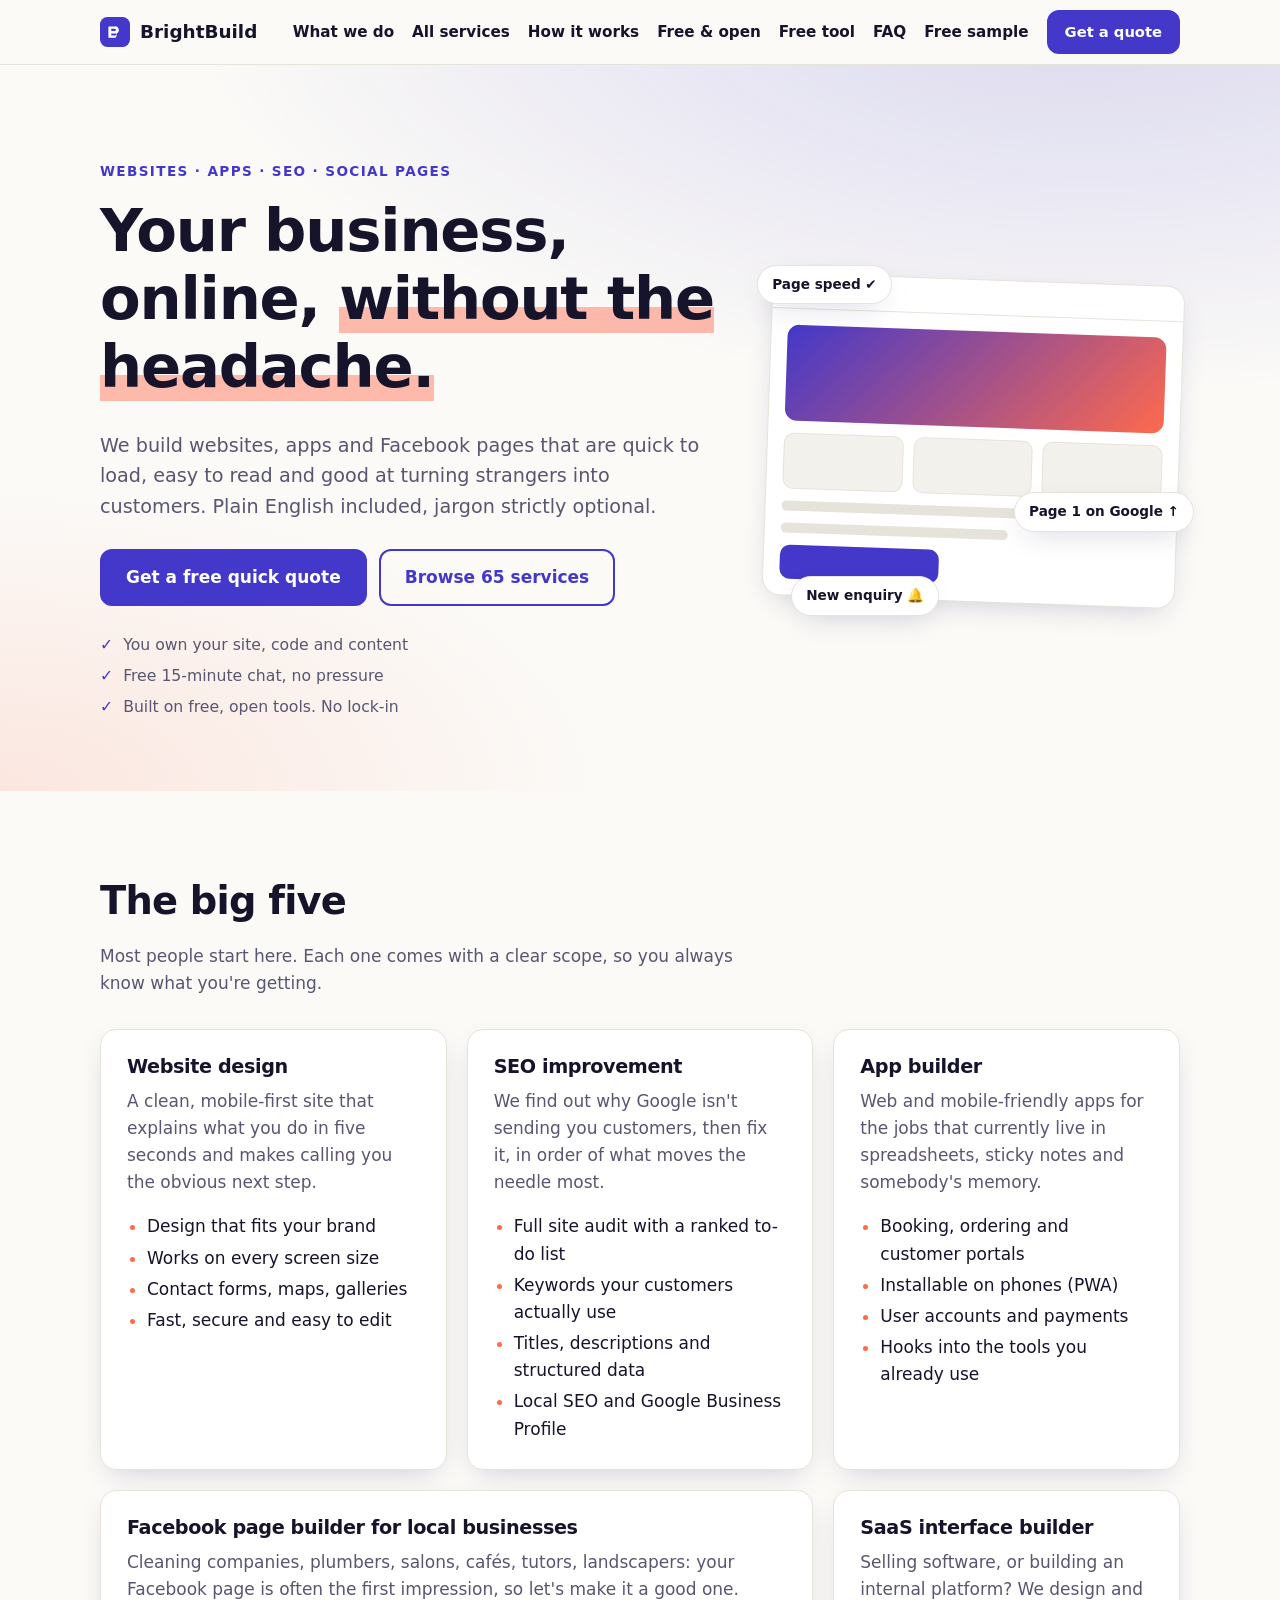
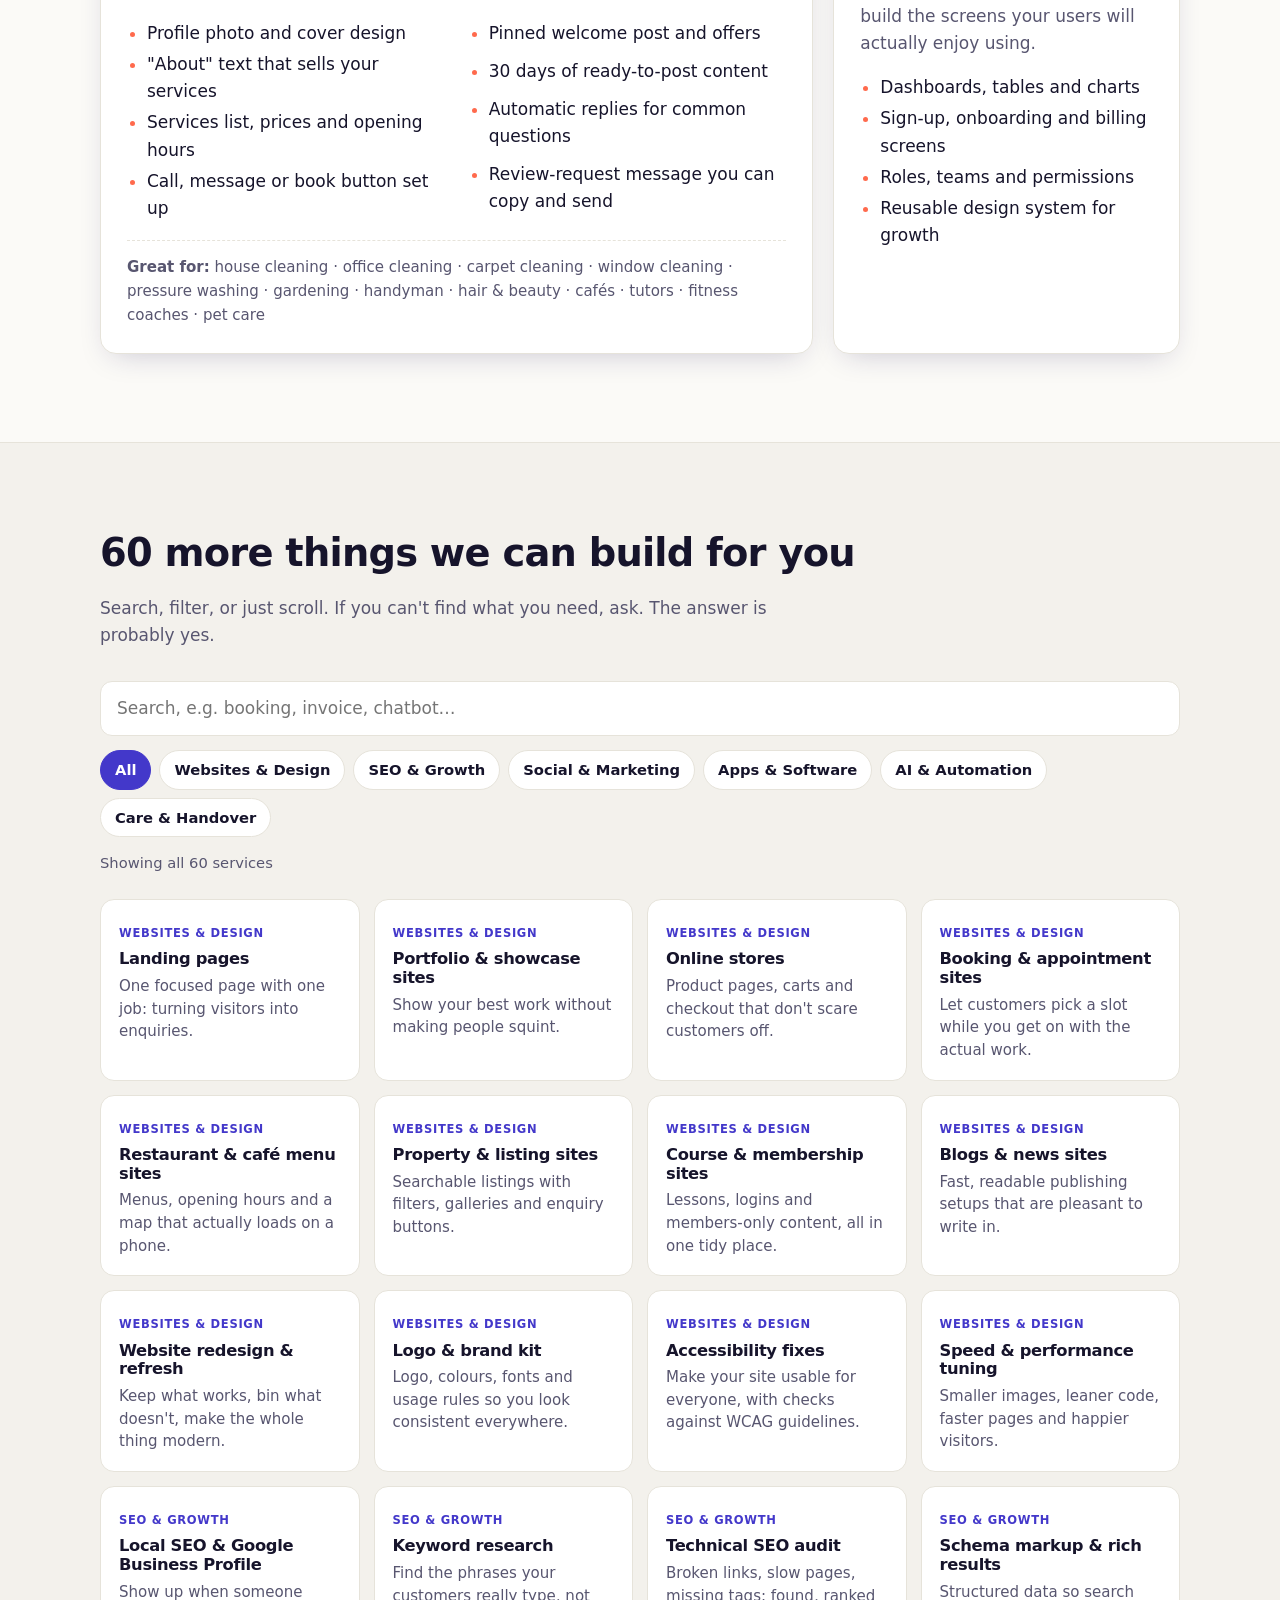
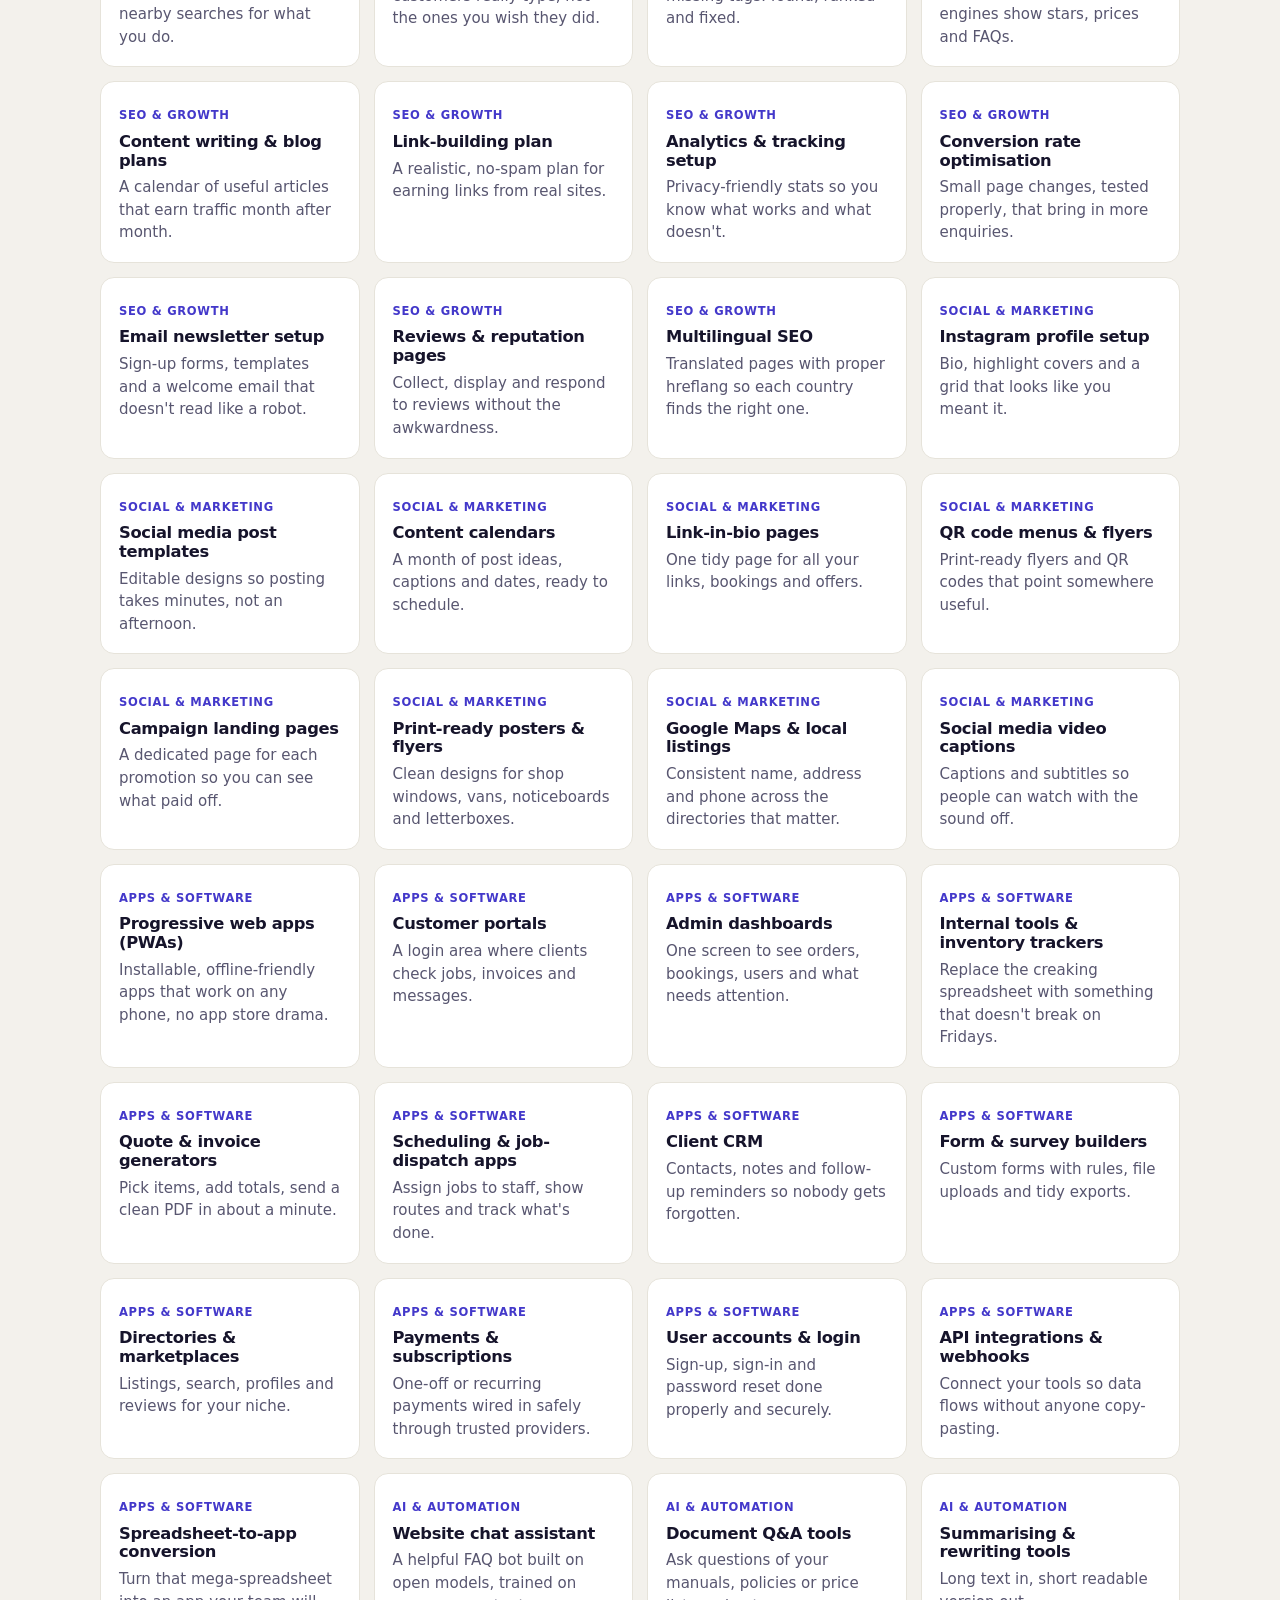
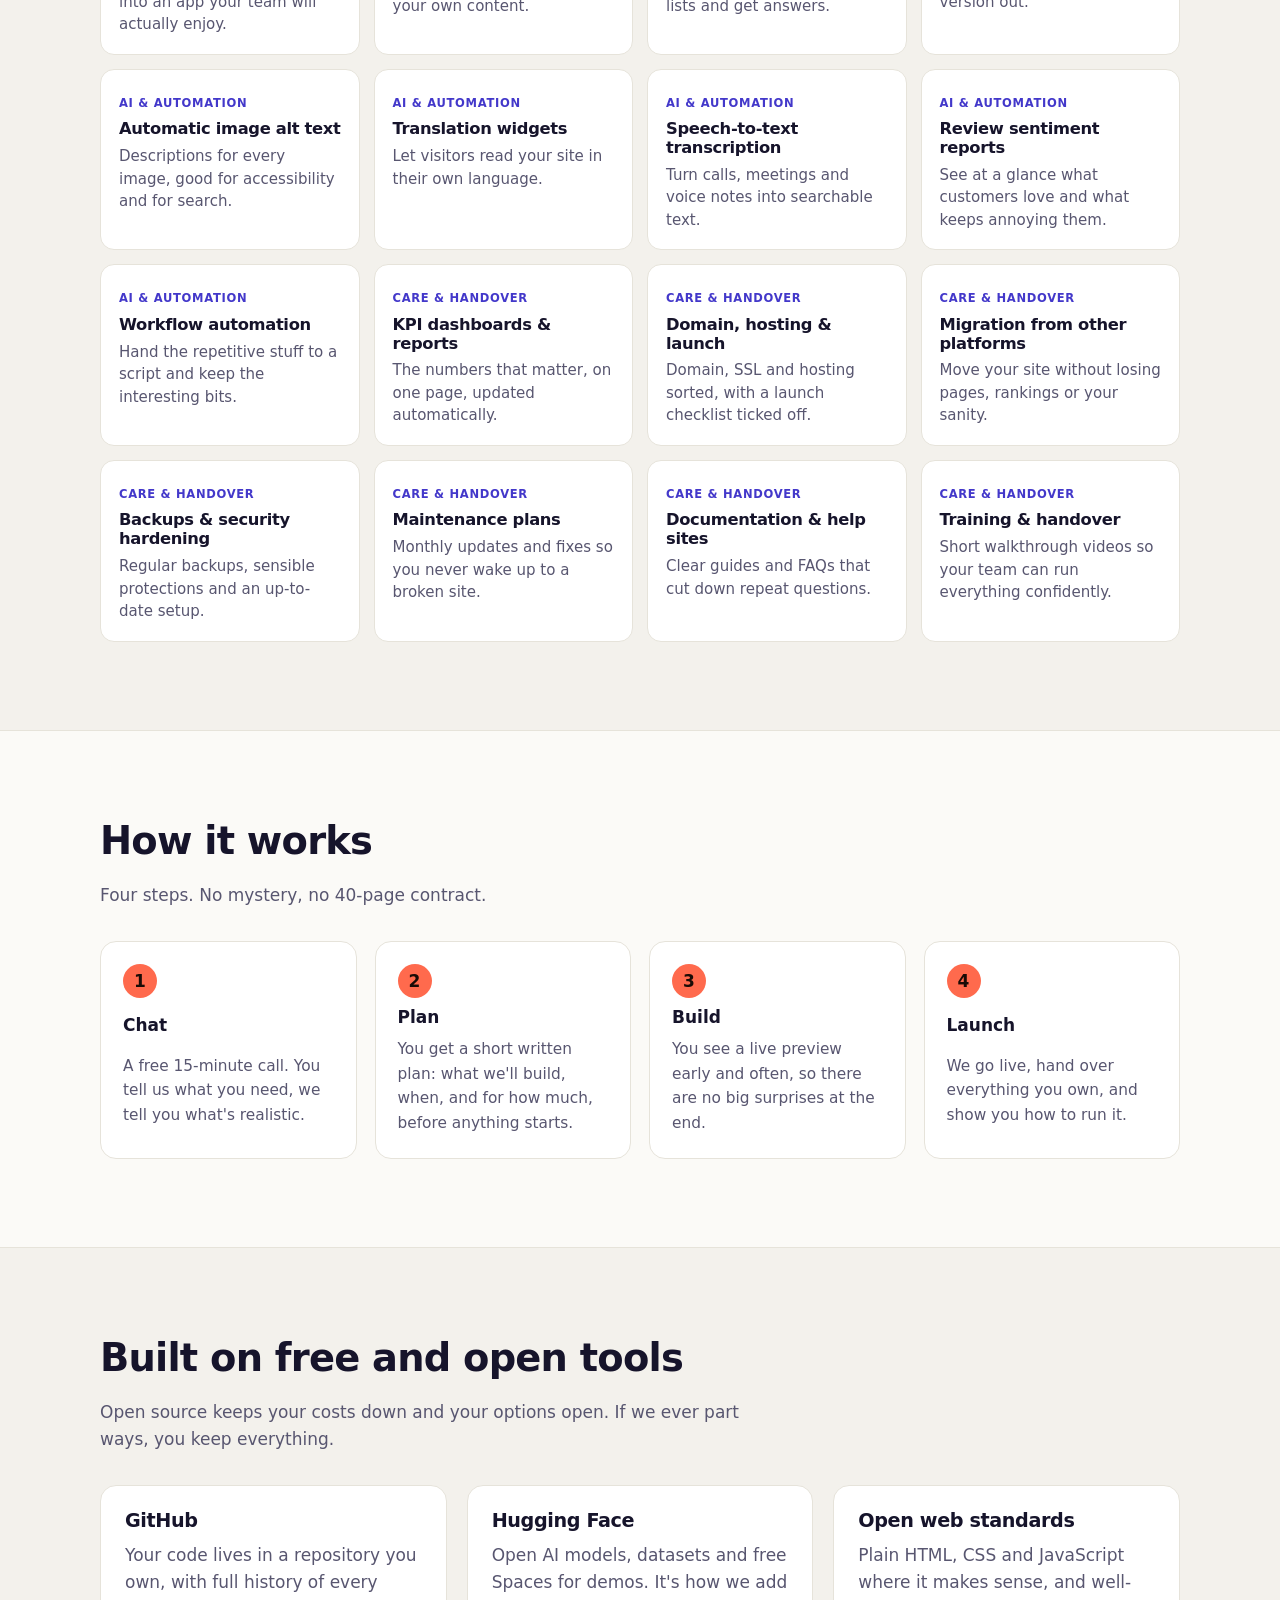
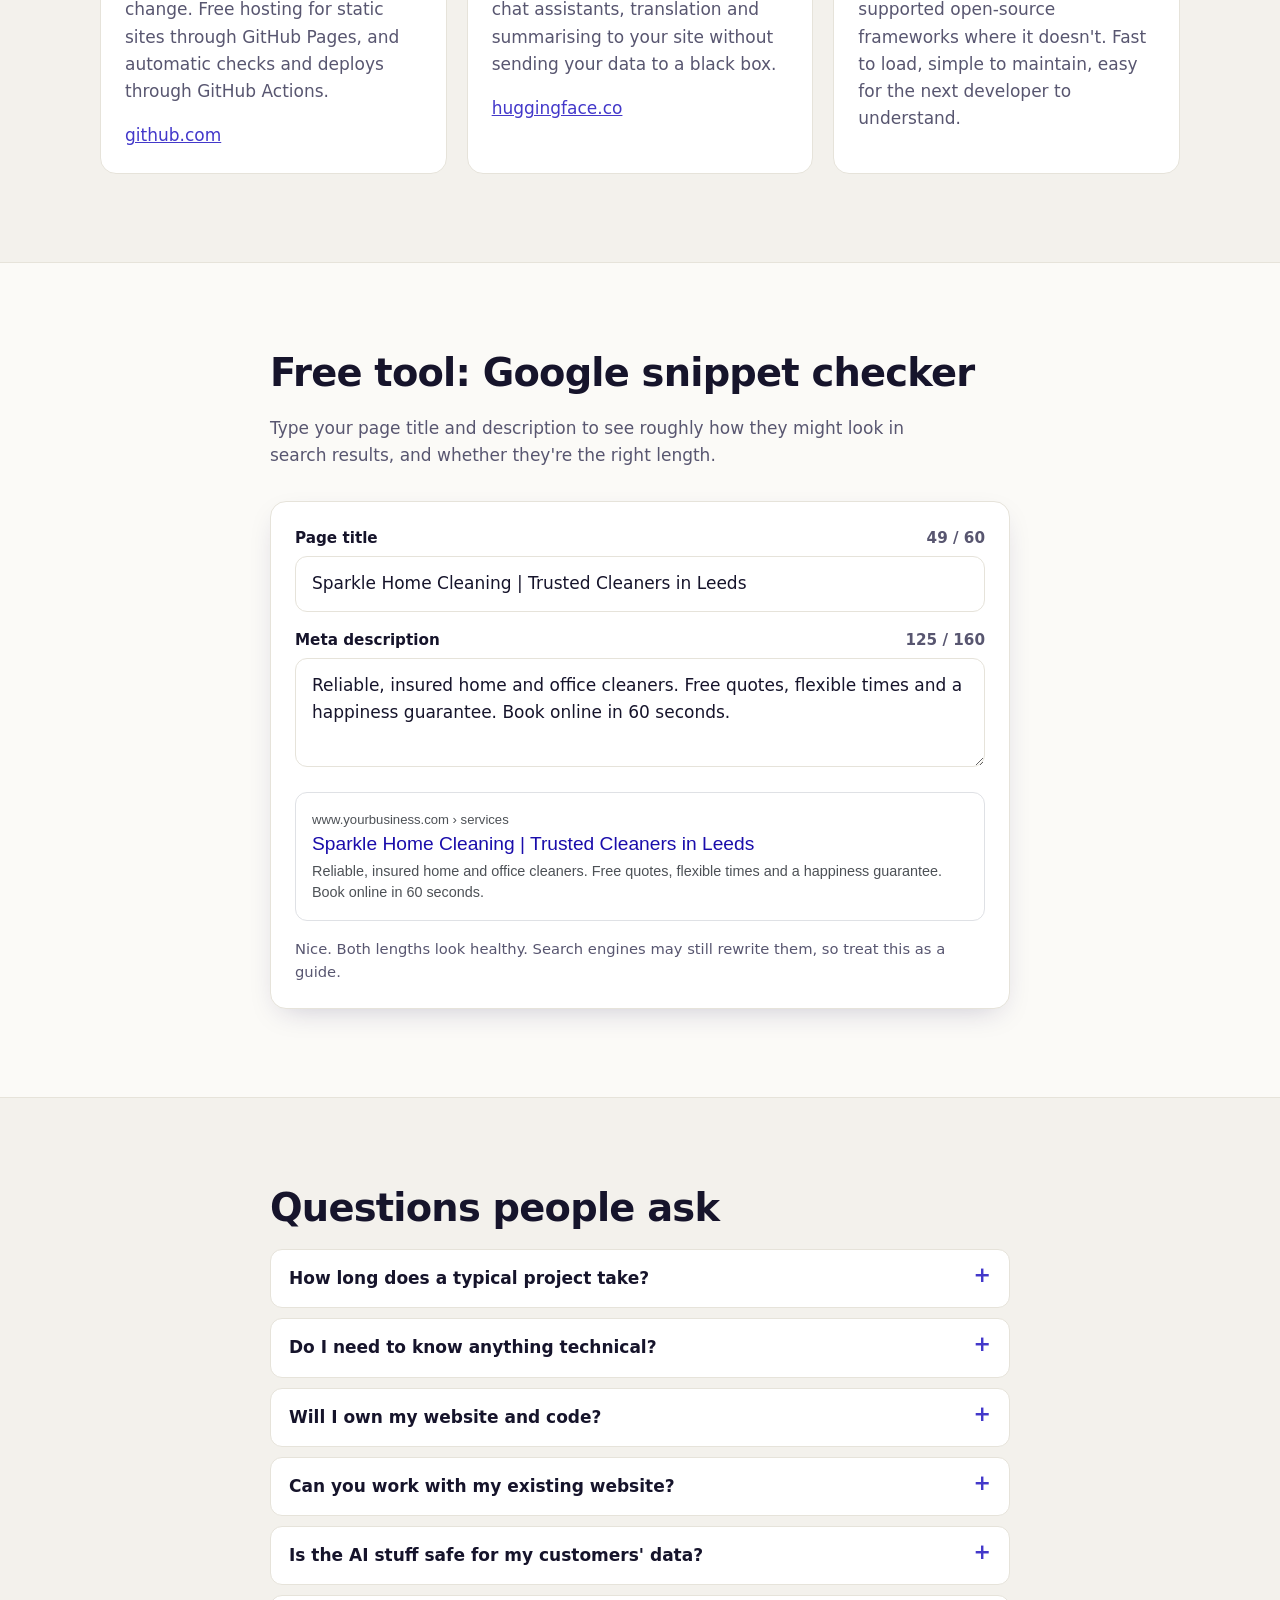
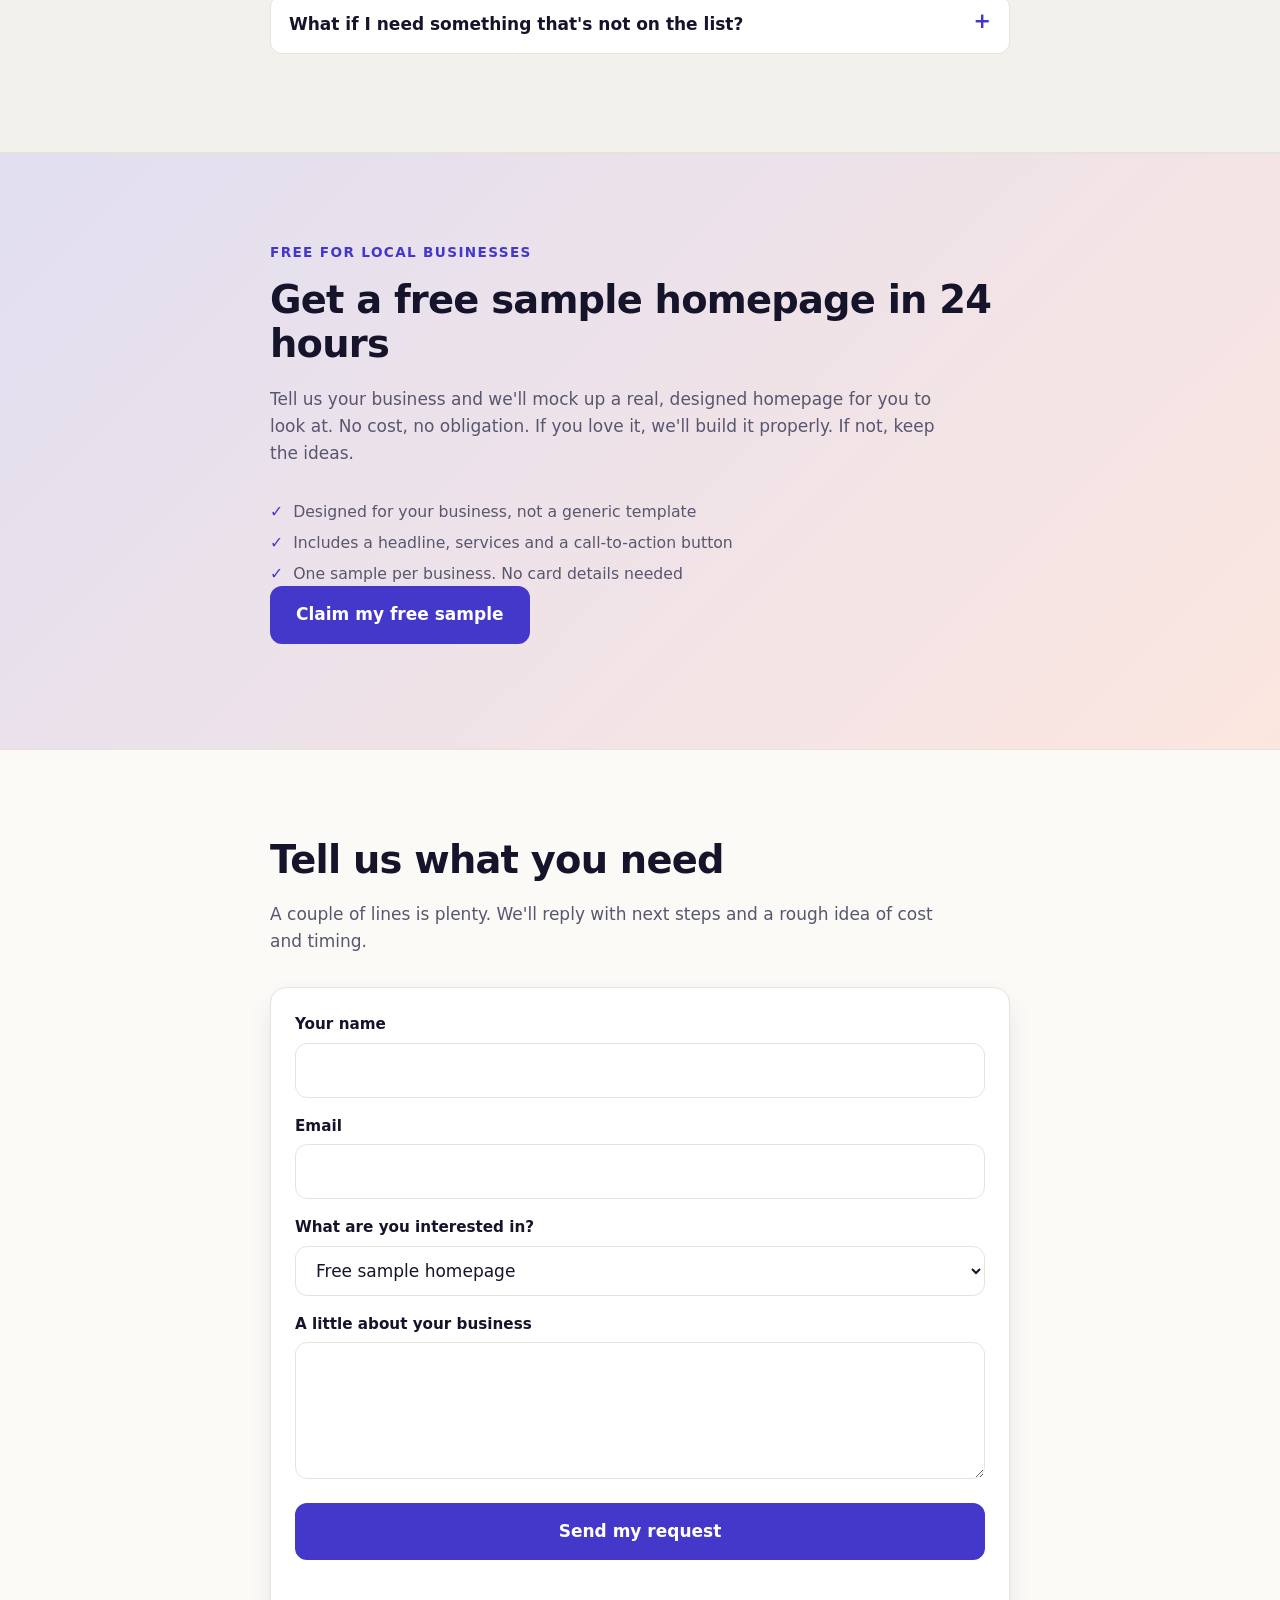
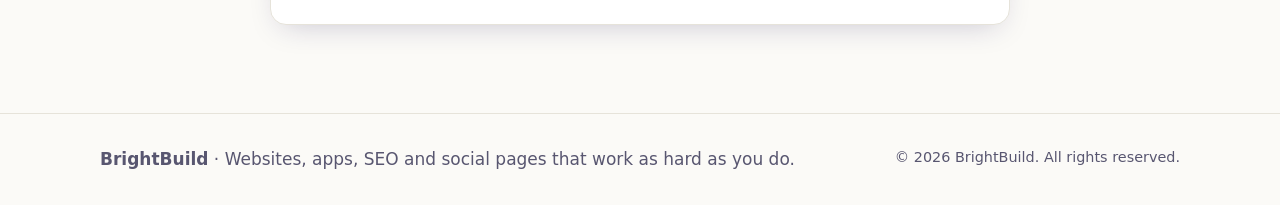
==== commit 138e361c: "Add free sample homepage offer section New "Get a free sample homepage in 24 hours" section with a n" ====
--- a/site/index.html
+++ b/site/index.html
@@ -44,6 +44,7 @@
       <a href="#open">Free &amp; open</a>
       <a href="#tool">Free tool</a>
       <a href="#faq">FAQ</a>
+      <a href="#sample">Free sample</a>
       <a class="btn btn-small" href="#contact">Get a quote</a>
     </nav>
   </div>
@@ -307,6 +308,20 @@
   </div>
 </section>
 
+<section class="section offer" id="sample">
+  <div class="wrap narrow">
+    <p class="eyebrow">Free for local businesses</p>
+    <h2>Get a free sample homepage in 24 hours</h2>
+    <p class="sub">Tell us your business and we'll mock up a real, designed homepage for you to look at. No cost, no obligation. If you love it, we'll build it properly. If not, keep the ideas.</p>
+    <ul class="ticks">
+      <li>Designed for your business, not a generic template</li>
+      <li>Includes a headline, services and a call-to-action button</li>
+      <li>One sample per business. No card details needed</li>
+    </ul>
+    <p><a class="btn" href="#contact" data-service="Free sample homepage">Claim my free sample</a></p>
+  </div>
+</section>
+
 <section class="section" id="contact">
   <div class="wrap narrow">
     <h2>Tell us what you need</h2>
@@ -323,6 +338,7 @@
       <div class="field">
         <label for="c-service">What are you interested in?</label>
         <select id="c-service" name="service">
+          <option>Free sample homepage</option>
           <option>Website design</option>
           <option>SEO improvement</option>
           <option>App builder</option>
--- a/site/styles.css
+++ b/site/styles.css
@@ -157,3 +157,5 @@
   .two-col{grid-template-columns:1fr}
   .chip{display:none}
 }
+
+.offer{background:linear-gradient(135deg,color-mix(in srgb,var(--brand) 14%,var(--bg)),color-mix(in srgb,var(--accent) 14%,var(--bg)));border-block:1px solid var(--line)}
